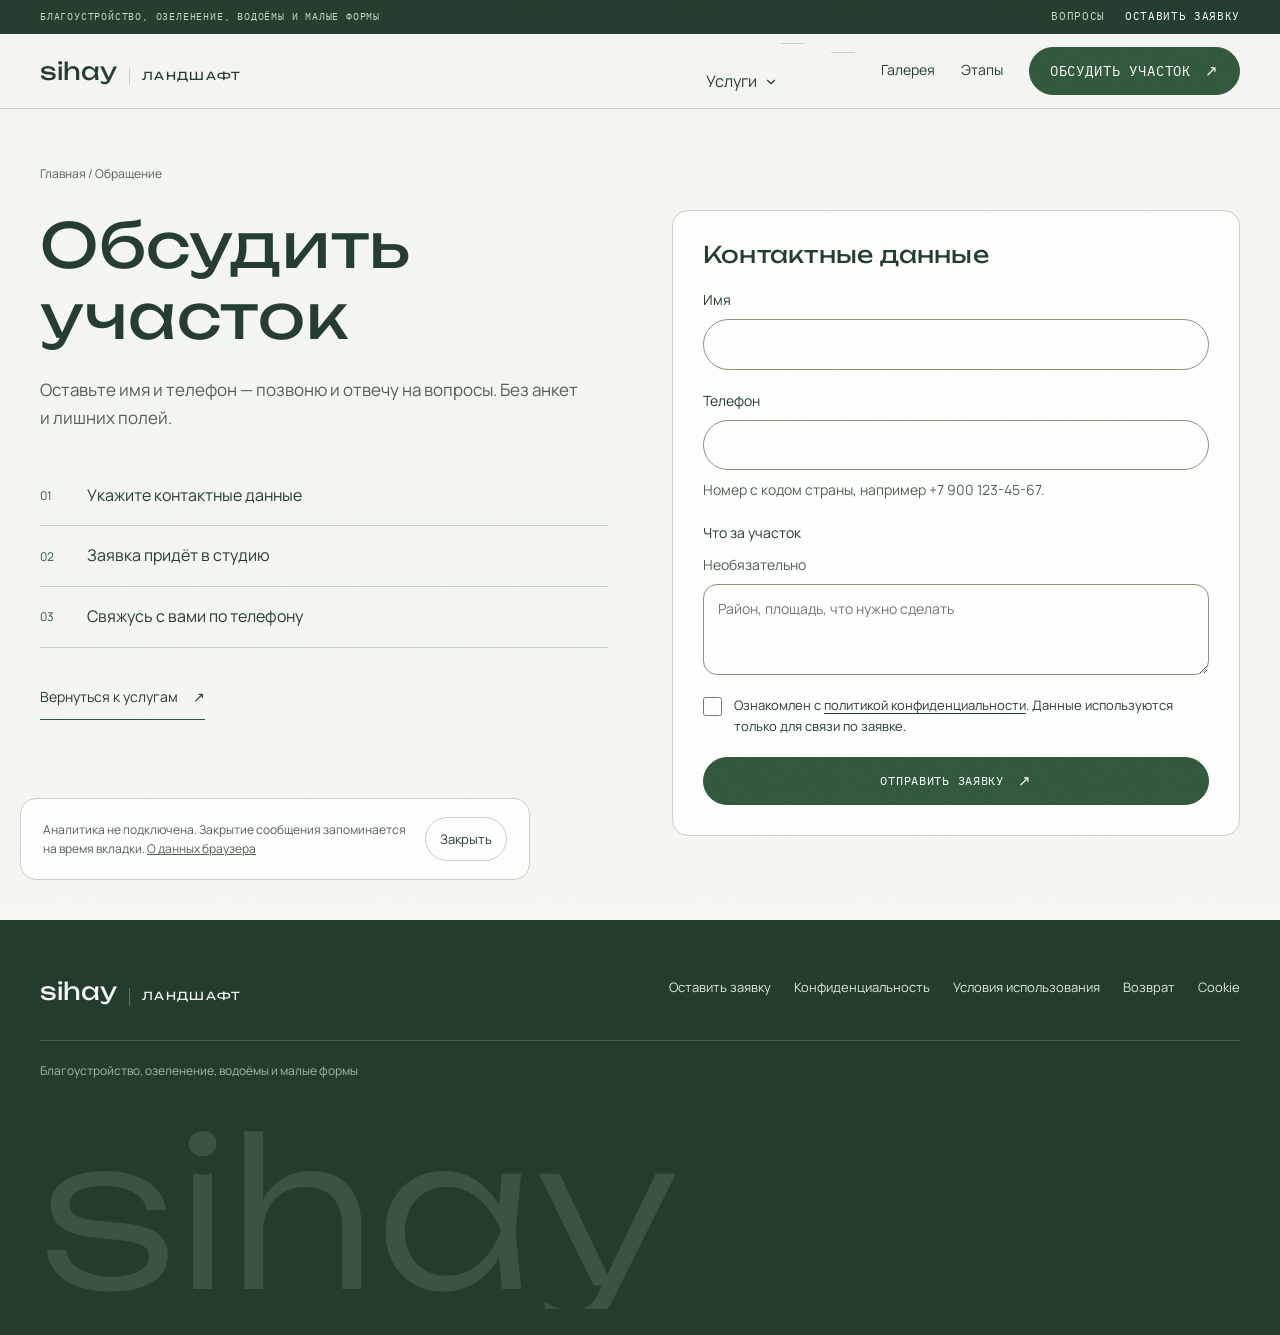
==== contacts.html @ 1876ee0a "evasion-style homepage: sticky hero collage with giant wordmark, facts strip, full-bleed statement" ====
<!DOCTYPE html>
<html lang="ru">
<head><meta charset="UTF-8"><meta name="viewport" content="width=device-width, initial-scale=1.0"><meta name="theme-color" content="#f5f7f2"><meta name="description" content="Заявка на ландшафтные работы sihay: имя и телефон, связь по указанному номеру.">
<title>Обсудить участок · sihay</title><link rel="icon" type="image/svg+xml" href="favicon.svg"><link rel="stylesheet" href="styles.css?v=20261010-evasion"><script src="script.js?v=20261010-evasion" defer></script></head>
<body>
<a class="skip" href="#content">К содержанию</a>
<header class="header">
  <div class="utility"><div class="wrap utility-inner"><span class="utility-tag">Благоустройство, озеленение, водоёмы и малые формы</span><nav class="utility-links" aria-label="Служебные ссылки"><a href="faq.html">Вопросы</a><a href="contacts.html" aria-current="page">Оставить заявку</a></nav></div></div>
  <div class="wrap header-inner">
    <a class="logo" href="index.html" translate="no">sihay<span>ландшафт</span></a>
    <nav class="nav" id="nav" aria-label="Основная навигация">
      <div class="has-menu">
        <a href="services.html" aria-haspopup="true">Услуги<svg class="caret" viewBox="0 0 24 24" fill="none" stroke="currentColor" stroke-width="2" stroke-linecap="round" stroke-linejoin="round" aria-hidden="true"><path d="m6 9 6 6 6-6"/></svg></a>
        <div class="menu-panel">
          <a class="menu-link" href="services.html#blago"><strong>Благоустройство территории</strong><span>Покрытия, газон, полив, дренаж, свет</span></a>
          <a class="menu-link" href="services.html#vodoemy"><strong>Водоёмы</strong><span>Декоративные пруды</span></a>
          <a class="menu-link" href="services.html#fontany"><strong>Фонтаны и каскады</strong><span>Движущаяся вода на участке</span></a>
          <a class="menu-link" href="services.html#maf"><strong>Малые формы</strong><span>Беседки, перголы, мангальные зоны</span></a>
          <a class="menu-link" href="services.html#ozelenenie"><strong>Озеленение</strong><span>Деревья, кустарники, цветники</span></a>
          <a class="menu-all" href="services.html">
        </div>
      </div>
      <a href="works.html">Галерея</a>
      <a href="process.html">Этапы</a>
      <a class="btn btn-dark" href="contacts.html" aria-current="page">Обсудить участок</a>
    </nav>
    <button class="burger" id="burger" type="button" aria-label="Открыть меню" aria-controls="nav" aria-expanded="false"><span></span><span></span></button>
  </div>
</header>
<main class="page" id="content"><div class="wrap">
  <a class="breadcrumb" href="index.html">Главная / Обращение</a>
  <div class="contact-layout">
    <div class="contact-copy"><h1>Обсудить участок</h1><p class="lead">Оставьте имя и телефон — позвоню и отвечу на вопросы. Без анкет и лишних полей.</p><ol class="number-list"><li><span>01</span>Укажите контактные данные</li><li><span>02</span>Заявка придёт в студию</li><li><span>03</span>Свяжусь с вами по телефону</li></ol><a class="text-link" href="services.html">Вернуться к услугам</a></div>
    <form class="form" id="leadForm">
      <h2>Контактные данные</h2>
      <p class="form-note" id="serviceSelection" hidden></p>
      <label for="leadName">Имя<input id="leadName" name="name" type="text" autocomplete="given-name" required maxlength="80"></label>
      <label for="leadPhone">Телефон<input id="leadPhone" name="phone" type="tel" autocomplete="tel" inputmode="tel" required maxlength="30" aria-describedby="phoneHelp"><span class="form-note" id="phoneHelp">Номер с кодом страны, например +7 900 123-45-67.</span></label>
      <label for="leadMessage">Что за участок <span class="form-note">Необязательно</span><textarea id="leadMessage" name="message" rows="3" maxlength="1000" placeholder="Район, площадь, что нужно сделать"></textarea></label>
      <label class="check"><input name="consent" type="checkbox" required><span>Ознакомлен с <a href="privacy.html">политикой конфиденциальности</a>. Данные используются только для связи по заявке.</span></label>
      <button class="btn btn-dark" type="submit" id="leadSubmit">Отправить заявку</button>
      <p class="note" id="formOk" role="status" aria-live="polite" hidden></p>
      <noscript><p class="form-note">Для отправки заявки нужен JavaScript.</p></noscript>
    </form>
  </div>
</div></main>
<footer class="footer"><div class="wrap footer-top"><a class="logo" href="index.html" translate="no">sihay<span>ландшафт</span></a><nav class="footer-links" aria-label="Документы и контакты"><a href="contacts.html">Оставить заявку</a><a href="privacy.html">Конфиденциальность</a><a href="terms.html">Условия использования</a><a href="refund.html">Возврат</a><a href="cookies.html">Cookie</a></nav></div><div class="wrap footer-bottom">Благоустройство, озеленение, водоёмы и малые формы</div><div class="wrap"><p class="footer-giant" aria-hidden="true">sihay</p></div></footer>
<aside class="cookie" id="cookie" hidden aria-label="Данные браузера"><p>Аналитика не подключена. Закрытие сообщения запоминается на время вкладки. <a href="cookies.html">О данных браузера</a></p><button id="cookieOk" type="button">Закрыть</button></aside>
</body></html>
---- styles.css ----
@font-face { font-family: "Manrope"; src: url("fonts/manrope-cyrillic.woff2") format("woff2"); font-weight: 200 800; font-style: normal; font-display: swap; unicode-range: U+0301, U+0400-045F, U+0490-0491, U+04B0-04B1, U+2116; }
@font-face { font-family: "Manrope"; src: url("fonts/manrope-latin.woff2") format("woff2"); font-weight: 200 800; font-style: normal; font-display: swap; unicode-range: U+0000-00FF, U+0131, U+0152-0153, U+02BB-02BC, U+02C6, U+02DA, U+02DC, U+0304, U+0308, U+0329, U+2000-206F, U+20AC, U+2122, U+2191, U+2193, U+2212, U+2215, U+FEFF, U+FFFD; }
@font-face { font-family: "Prata"; src: url("fonts/prata-cyrillic.woff2") format("woff2"); font-weight: 400; font-style: normal; font-display: swap; unicode-range: U+0301, U+0400-045F, U+0490-0491, U+04B0-04B1, U+2116; }
@font-face { font-family: "Prata"; src: url("fonts/prata-latin.woff2") format("woff2"); font-weight: 400; font-style: normal; font-display: swap; unicode-range: U+0000-00FF, U+0131, U+0152-0153, U+02BB-02BC, U+02C6, U+02DA, U+02DC, U+0304, U+0308, U+0329, U+2000-206F, U+20AC, U+2122, U+2191, U+2193, U+2212, U+2215, U+FEFF, U+FFFD; }
@font-face { font-family: "Unbounded"; src: url("fonts/unbounded-cyrillic.woff2") format("woff2"); font-weight: 200 900; font-style: normal; font-display: swap; unicode-range: U+0301, U+0400-045F, U+0490-0491, U+04B0-04B1, U+2116; }
@font-face { font-family: "Unbounded"; src: url("fonts/unbounded-latin.woff2") format("woff2"); font-weight: 200 900; font-style: normal; font-display: swap; unicode-range: U+0000-00FF, U+0131, U+0152-0153, U+02BB-02BC, U+02C6, U+02DA, U+02DC, U+0304, U+0308, U+0329, U+2000-206F, U+20AC, U+2122, U+2191, U+2193, U+2212, U+2215, U+FEFF, U+FFFD; }
@font-face { font-family: "IBM Plex Mono"; src: url("fonts/ibmplexmono-400-cyrillic.woff2") format("woff2"); font-weight: 400; font-style: normal; font-display: swap; unicode-range: U+0301, U+0400-045F, U+0490-0491, U+04B0-04B1, U+2116; }
@font-face { font-family: "IBM Plex Mono"; src: url("fonts/ibmplexmono-400-latin.woff2") format("woff2"); font-weight: 400; font-style: normal; font-display: swap; unicode-range: U+0000-00FF, U+0131, U+0152-0153, U+02BB-02BC, U+02C6, U+02DA, U+02DC, U+0304, U+0308, U+0329, U+2000-206F, U+20AC, U+2122, U+2191, U+2193, U+2212, U+2215, U+FEFF, U+FFFD; }
@font-face { font-family: "IBM Plex Mono"; src: url("fonts/ibmplexmono-500-cyrillic.woff2") format("woff2"); font-weight: 500; font-style: normal; font-display: swap; unicode-range: U+0301, U+0400-045F, U+0490-0491, U+04B0-04B1, U+2116; }
@font-face { font-family: "IBM Plex Mono"; src: url("fonts/ibmplexmono-500-latin.woff2") format("woff2"); font-weight: 500; font-style: normal; font-display: swap; unicode-range: U+0000-00FF, U+0131, U+0152-0153, U+02BB-02BC, U+02C6, U+02DA, U+02DC, U+0304, U+0308, U+0329, U+2000-206F, U+20AC, U+2122, U+2191, U+2193, U+2212, U+2215, U+FEFF, U+FFFD; }
:root {
  --bg: #f5f7f2;
  --surface: #ffffff;
  --ink: #233c2c;
  --muted: #506052;
  --line: #c7d3c5;
  --accent: #31583b;
  --soft: #e8eee3;
  --font: "Manrope", "Segoe UI", Helvetica, Arial, sans-serif;
  --font-display: "Unbounded", "Manrope", Helvetica, Arial, sans-serif;
  --font-mono: "IBM Plex Mono", ui-monospace, "Courier New", monospace;
  --ease: cubic-bezier(.16, 1, .3, 1);
  --ease-out: cubic-bezier(.23, 1, .32, 1);
}
* { box-sizing: border-box; }
::selection { background: var(--accent); color: #fff; }
html { scroll-behavior: smooth; scroll-padding-top: 124px; }
body { margin: 0; background: var(--bg); color: var(--ink); font: 16px/1.6 var(--font); -webkit-font-smoothing: antialiased; }
body::after { content: ""; position: fixed; inset: 0; z-index: 90; pointer-events: none; opacity: .04; background-image: url("data:image/svg+xml;utf8,<svg xmlns='http://www.w3.org/2000/svg' width='160' height='160'><filter id='n'><feTurbulence type='fractalNoise' baseFrequency='.9' numOctaves='2'/></filter><rect width='160' height='160' filter='url(%23n)'/></svg>"); }
body.menu-open { overflow: hidden; }
[hidden] { display: none !important; }
a { color: inherit; text-decoration: none; }
button, input { font: inherit; color: inherit; }
button, a, summary { touch-action: manipulation; }
button { cursor: pointer; }
img { max-width: 100%; display: block; }
h1, h2, h3, p { margin: 0; }
h1, h2, h3 { font-family: var(--font-display); font-weight: 400; text-wrap: balance; letter-spacing: .01em; }
h1 { font-size: clamp(36px, 4.8vw, 62px); line-height: 1.16; }
h2 { font-size: clamp(28px, 3.2vw, 42px); line-height: 1.2; }
h3 { font-size: 21px; line-height: 1.35; }
p { text-wrap: pretty; }
:where(a, button, input, summary):focus-visible { outline: 3px solid #658547; outline-offset: 5px; }
.wrap { width: min(1200px, calc(100% - 64px)); margin-inline: auto; }
:where(.grid, .split, .header-inner, .section-head) > * { min-width: 0; }
.skip { position: fixed; z-index: 100; top: 10px; left: 16px; padding: 12px 20px; background: white; transform: translateY(-150%); }
.skip:focus { transform: none; }
.header { position: fixed; inset: 0 0 auto; z-index: 30; background: rgba(245,247,242,.78); border-bottom: 1px solid var(--line); -webkit-backdrop-filter: blur(12px); backdrop-filter: blur(12px); transition: background-color .25s ease; }
.home .header:not(.scrolled) { background: rgba(245,247,242,.55); border-color: transparent; }
.utility { background: var(--ink); color: #cdd9c8; }
.utility-inner { display: flex; justify-content: space-between; align-items: center; gap: 20px; min-height: 34px; }
.utility-tag { font-family: var(--font-mono); font-size: 10px; letter-spacing: .08em; text-transform: uppercase; white-space: nowrap; overflow: hidden; text-overflow: ellipsis; }
.utility-links { display: flex; gap: 20px; flex-shrink: 0; }
.utility-links a { font-family: var(--font-mono); font-size: 11px; letter-spacing: .06em; text-transform: uppercase; min-height: 34px; display: flex; align-items: center; }
.utility-links a:hover, .utility-links a[aria-current="page"] { color: #fff; }
.header-inner { display: flex; align-items: center; justify-content: space-between; gap: 32px; height: 74px; }
.has-menu { position: relative; }
.has-menu > a { display: inline-flex; align-items: center; gap: 7px; min-height: 44px; border-bottom: 1px solid transparent; }
.has-menu > a:hover, .has-menu > a[aria-current="page"] { color: var(--accent); border-color: var(--accent); }
.caret { width: 14px; height: 14px; transition: transform .2s var(--ease-out); }
.has-menu:hover .caret, .has-menu:focus-within .caret { transform: rotate(180deg); }
.menu-panel { position: absolute; top: 100%; left: 50%; translate: -50% 0; width: min(340px, calc(100vw - 48px)); padding: 8px; background: var(--surface); border: 1px solid var(--line); border-radius: 14px; opacity: 0; visibility: hidden; transform: translateY(8px); transition: opacity .2s var(--ease-out), transform .2s var(--ease-out), visibility 0s linear .2s; }
.has-menu:hover .menu-panel, .has-menu:focus-within .menu-panel { opacity: 1; visibility: visible; transform: translateY(0); transition-delay: 0s; }
.menu-link { display: grid; gap: 2px; padding: 10px 12px; border-radius: 9px; }
.menu-link:hover { background: var(--soft); }
.menu-link strong { font-size: 14px; font-weight: 500; }
.menu-link span { font-size: 12.5px; color: var(--muted); line-height: 1.45; }
.menu-all { display: block; margin-top: 6px; padding: 10px 12px 6px; border-top: 1px solid var(--line); font-family: var(--font-mono); font-size: 11px; letter-spacing: .06em; text-transform: uppercase; color: var(--accent); }
.menu-all:hover { color: #12371b; }
.logo { display: inline-flex; align-items: baseline; gap: 12px; font-family: var(--font-display); font-size: 24px; font-weight: 400; letter-spacing: 0; flex-shrink: 0; }
.logo span { padding-left: 12px; border-left: 1px solid var(--line); font-size: 11px; font-weight: 400; letter-spacing: .12em; text-transform: uppercase; }
.nav { display: flex; align-items: center; gap: 26px; }
.nav > a { font-size: 14px; }
.nav > a:not(.btn) { min-height: 44px; display: flex; align-items: center; border-bottom: 1px solid transparent; }
.nav > a:not(.btn):hover, .nav > a[aria-current="page"]:not(.btn) { color: var(--accent); border-color: var(--accent); }
.btn { display: inline-flex; justify-content: center; align-items: center; gap: 14px; min-height: 48px; padding: 12px 20px; border: 1px solid var(--accent); border-radius: 999px; font-family: var(--font-mono); font-size: 12px; letter-spacing: .06em; text-transform: uppercase; line-height: 1.35; background: transparent; transition: background-color .2s ease, color .2s ease, border-color .2s ease, transform 160ms var(--ease-out); }
.btn::after { content: "\2197"; font-size: 15px; line-height: 1; transition: transform 160ms var(--ease-out); }
.btn:hover::after { transform: translate(2px, -2px); }
.btn-dark { background: var(--accent); color: #fff; }
.btn-dark:hover { background: #233e2a; }
.btn-line:hover { background: var(--soft); }
.btn:active { transform: scale(.97); }
.btn[disabled] { opacity: .6; cursor: wait; }
.burger { display: none; width: 46px; height: 46px; padding: 10px; border: 0; background: transparent; }
.burger span { display: block; height: 2px; margin: 6px 0; background: var(--ink); transition: transform .2s ease; }
.burger[aria-expanded="true"] span:first-child { transform: translateY(4px) rotate(45deg); }
.burger[aria-expanded="true"] span:last-child { transform: translateY(-4px) rotate(-45deg); }
.hero { position: relative; overflow: hidden; background: var(--ink); padding: clamp(140px, 16vh, 190px) 0 88px; }
.hero::before { content: ""; position: absolute; inset: 0; background: linear-gradient(196deg, rgba(35,60,44,.92) 8%, rgba(35,60,44,.62) 46%, rgba(35,60,44,.34) 78%, rgba(35,60,44,.52)); z-index: 1; }
.hero-photo { position: absolute; inset: 0; width: 100%; height: 100%; object-fit: cover; object-position: center 62%; display: block; filter: saturate(.82) contrast(.98); }
.hero-copy { position: relative; z-index: 2; padding: 0 0 24px; }
.hero h1 { max-width: 980px; color: #f5f7f2; font-size: clamp(42px, 6.4vw, 84px); line-height: 1.05; }
.hero .lead { max-width: 540px; margin-top: 25px; }
.hero .lead { color: rgba(245,247,242,.88); }
.kicker { display: inline-flex; align-items: center; padding: 8px 14px; border-radius: 999px; background: rgba(245,247,242,.12); color: #dfe7da; font-family: var(--font-mono); font-size: 11px; letter-spacing: .12em; text-transform: uppercase; margin: 0 0 26px; }
.hero-actions { display: flex; gap: 12px; flex-wrap: wrap; margin-top: 30px; }
.hero .btn-dark { background: #f5f7f2; border-color: #f5f7f2; color: var(--ink); }
.hero .btn-dark:hover { background: var(--soft); border-color: var(--soft); }
.hero .btn-line { background: transparent; border-color: rgba(245,247,242,.65); color: #f5f7f2; }
.hero .btn-line:hover { background: rgba(245,247,242,.14); }
.home .hero-copy > * { animation: heroRise .6s var(--ease-out) both; }
.home .hero-copy > *:nth-child(2) { animation-delay: 90ms; }
.home .hero-copy > *:nth-child(3) { animation-delay: 180ms; }
@keyframes heroRise { from { opacity: 0; transform: translateY(18px); } }

.hero-v2 { padding: 0; height: 175svh; }
.hero-stick { position: sticky; top: 0; height: 100svh; overflow: hidden; }
.hero-stick .hero-photo { animation: kenburns 26s var(--ease-out) infinite alternate; }
.hero-veil { position: absolute; inset: 0; z-index: 1; background: linear-gradient(180deg, rgba(35,60,44,.78), rgba(35,60,44,.3) 42%, rgba(35,60,44,.72)); }
.hero-side { position: absolute; z-index: 2; width: clamp(130px, 15vw, 220px); aspect-ratio: .78; border-radius: 14px; overflow: hidden; border: 1px solid rgba(245,247,242,.4); box-shadow: 0 30px 70px rgba(8,20,12,.4); opacity: .96; }
.hero-side img { width: 100%; height: 100%; object-fit: cover; }
.hero-side-a { right: 5%; top: 21%; transform: rotate(3deg); }
.hero-side-b { right: 14%; top: 52%; transform: rotate(-2.5deg); }
.hero-v2 .hero-copy { position: absolute; inset: auto 0 0; z-index: 3; padding-bottom: clamp(40px, 7vh, 84px); will-change: transform, opacity; }
.hero-giant { font-family: var(--font-display); font-weight: 200; font-size: clamp(58px, 12.5vw, 210px); line-height: .92; letter-spacing: .01em; color: rgba(245,247,242,.94); margin: 18px 0 20px; }
.hero-v2 h1 { font-size: clamp(22px, 2.6vw, 34px); font-family: var(--font-mono); font-weight: 400; letter-spacing: .02em; color: #e7eee2; text-transform: none; max-width: 640px; }
.hero-v2 .lead { margin-top: 12px; }
.hero-v2 .hero-actions { margin-top: 24px; }
.hero-v2 .home-anim > * { animation: heroRise .7s var(--ease-out) both; }

.specs { display: grid; grid-template-columns: repeat(4, minmax(0, 1fr)); gap: 0; border: 1px solid var(--line); border-radius: 16px; overflow: hidden; background: var(--surface); }
.spec { display: grid; gap: 6px; align-content: start; padding: 26px 24px 28px; }
.spec + .spec { border-left: 1px solid var(--line); }
.spec strong { font-family: var(--font-display); font-weight: 400; font-size: clamp(26px, 2.6vw, 38px); line-height: 1.05; color: var(--accent); }
.spec span { color: var(--muted); font-size: 14px; line-height: 1.5; }

.statement { position: relative; display: grid; align-items: end; min-height: min(88svh, 780px); overflow: hidden; }
.statement > img { position: absolute; inset: 0; width: 100%; height: 100%; object-fit: cover; filter: saturate(.85); }
.statement-veil { position: absolute; inset: 0; background: linear-gradient(180deg, rgba(35,60,44,.15), rgba(35,60,44,.72) 78%); }
.statement-copy { position: relative; z-index: 1; padding: 120px 0 clamp(40px, 7vh, 76px); color: #f0f4ec; }
.statement-copy h2 { font-size: clamp(34px, 5vw, 64px); color: #fff; }
.statement-copy p { margin-top: 16px; max-width: 52ch; font-size: 17px; color: rgba(240,244,236,.88); }
.eyebrow { display: inline-flex; align-items: center; padding: 7px 13px; border-radius: 999px; background: var(--soft); color: var(--muted); font-family: var(--font-mono); font-size: 11px; line-height: 1.5; letter-spacing: .12em; text-transform: uppercase; margin-bottom: 18px; }
.lead { max-width: 55ch; font-size: 17px; line-height: 1.65; color: var(--muted); }
.section { padding: 88px 0 100px; border-top: 1px solid var(--line); }
.section-dark { background: var(--ink); color: #a9b8a6; border-top: 0; }
.section-dark h1, .section-dark h2, .section-dark h3 { color: #f5f7f2; }
.section-dark .eyebrow { background: rgba(245,247,242,.1); color: #dfe7da; }
.section-dark .text-link { color: #dfe7da; border-color: #dfe7da; }
.section-dark .text-link:hover { color: #fff; }
.section-dark .number-list li { border-color: rgba(245,247,242,.16); }
.section-dark .number-list span { color: #9AC97D; }
.section-soft { background: linear-gradient(180deg, #e8eee3, #edf2e8); }
.section-head { display: flex; justify-content: space-between; align-items: end; gap: 36px; margin-bottom: 40px; }
.section-head .lead { max-width: 43ch; }
.section-head .text-link { flex-shrink: 0; }
.text-link { display: inline-flex; gap: 15px; align-items: center; min-height: 44px; font-size: 14px; border-bottom: 1px solid var(--accent); }
.text-link::after { content: "\2197"; transition: transform 160ms var(--ease-out); }
.text-link:hover::after { transform: translate(2px, -2px); }
.text-link:hover { color: #12371b; border-bottom-width: 2px; }
.grid { display: grid; gap: 23px; }
.grid-three { grid-template-columns: repeat(3, minmax(0, 1fr)); overflow-x: clip; }
.grid-two { grid-template-columns: repeat(2, minmax(0, 1fr)); overflow-x: clip; }
.services-grid { grid-template-columns: repeat(2, minmax(0, 1fr)); gap: 24px; overflow-x: clip; }
.tile-wide { grid-column: 1 / -1; display: grid; grid-template-columns: 1.15fr 1fr; gap: 24px; align-items: center; }
.tile-wide .ph { margin-bottom: 0; aspect-ratio: 4 / 3; }
.tile-body { min-width: 0; }
.service-tile { display: block; padding: 20px 20px 24px; background: var(--surface); border-radius: 16px; transition: transform .25s var(--ease-out); }
@media (hover: hover) and (pointer: fine) { .service-tile:hover { transform: translateY(-4px); } }
.service-tile .ph { aspect-ratio: 1.55; margin-bottom: 18px; border-radius: 10px; }
.tile-title h3 { font-weight: 500; }
.tile-title { display: flex; justify-content: space-between; align-items: center; gap: 14px; }
.tile-title::after { content: "\2197"; font-size: 22px; transition: transform 160ms var(--ease-out); }
.service-tile:hover .tile-title::after { transform: translate(2px, -2px); }
.service-tile p { margin-top: 9px; color: var(--muted); font-size: 15px; }
.ph { position: relative; display: grid; place-items: center; width: 100%; min-height: 180px; aspect-ratio: 1.4; background: #dce6d3; border: 1px solid #bacab0; border-radius: 16px; overflow: hidden; }
.ph img { position: absolute; inset: 0; width: 100%; height: 100%; object-fit: cover; filter: saturate(.88); }
.ph.has-img::after { content: none; }
.ph::after { content: "ФОТО"; color: #41533a; font-size: 12px; letter-spacing: .18em; }
.ph-tall { aspect-ratio: .93; }
.split { display: grid; grid-template-columns: 1fr 1fr; gap: 64px; align-items: center; }
.editorial-copy p { margin-top: 22px; color: var(--muted); max-width: 45ch; }
.editorial-copy .text-link { margin-top: 20px; }
.number-list { padding: 0; margin: 28px 0; list-style: none; }
.number-list li { display: flex; align-items: center; gap: 23px; border-bottom: 1px solid var(--line); padding: 17px 0; }
.number-list span { color: var(--accent); font-size: 12px; width: 24px; }
.feature-banner { border: 1px solid var(--accent); border-radius: 16px; display: flex; align-items: center; justify-content: space-between; gap: 32px; padding: 44px 48px; background: var(--accent); color: #dfe7da; }
.feature-banner h2 { color: #f5f7f2; }
.feature-banner p { margin-top: 12px; color: #a9b8a6; max-width: 55ch; }
.feature-banner .btn-dark { background: #f5f7f2; border-color: #f5f7f2; color: var(--ink); }
.feature-banner .btn-dark:hover { background: var(--soft); border-color: var(--soft); }
.feature-banner .btn-line { border-color: rgba(245,247,242,.65); color: #f5f7f2; }
.feature-banner .btn-line:hover { background: rgba(245,247,242,.14); }
.page { padding: 158px 0 84px; min-height: calc(100svh - 260px); }
.page-head { display: grid; grid-template-columns: 1.2fr .8fr; align-items: end; gap: 48px; margin-bottom: 43px; }
.breadcrumb { display: inline-block; color: var(--muted); font-size: 12px; padding: 6px 0; margin-bottom: 21px; }
.breadcrumb:hover { text-decoration: underline; }
.page-head h1 { font-size: clamp(34px, 4.4vw, 54px); }
.svc { display: grid; grid-template-columns: repeat(2, minmax(0, 1fr)); gap: 23px; }
.service-card { padding: 32px; border: 1px solid transparent; background: var(--surface); border-radius: 12px; scroll-margin-top: 106px; transition: border-color .2s ease; display: flex; flex-direction: column; }
.service-card > * { min-width: 0; }
.service-card .text-link { margin-top: auto; padding-top: 18px; align-self: flex-start; }
.service-card:target { border-color: var(--accent); }
.service-card .ph { aspect-ratio: 1.85; min-height: 160px; margin-bottom: 24px; }
.service-card h2 { font-size: 24px; }
.service-card p { color: var(--muted); margin: 17px 0; }
.service-card ul { padding-left: 19px; margin: 18px 0; color: var(--muted); font-size: 15px; }
.service-card li { margin: 7px 0; }
.service-card .text-link { margin-top: 7px; }
.gallery { display: grid; grid-template-columns: repeat(3, minmax(0, 1fr)); gap: 30px 23px; }
.gallery-card { display: block; text-align: left; padding: 0; border: 0; background: transparent; transition: transform .2s var(--ease-out); }
@media (hover: hover) and (pointer: fine) { .gallery-card:hover { transform: translateY(-3px); } }
.gallery-card .ph { aspect-ratio: 1.12; }
.gallery-card .ph img { filter: saturate(.82); transition: filter .35s var(--ease-out); }
@media (hover: hover) and (pointer: fine) { .gallery-card:hover .ph img { filter: none; } }
.gallery-card h2, .gallery-card h3 { font-size: 19px; margin-top: 15px; }
.gallery-card p { color: var(--muted); font-size: 14px; margin-top: 6px; }
.gallery-card:hover .ph, .service-tile:hover .ph { border-color: var(--accent); }
.filters { display: flex; gap: 9px; flex-wrap: wrap; margin: 25px 0; }
.chip { min-height: 44px; padding: 10px 14px; border: 1px solid var(--line); border-radius: 999px; background: transparent; font-family: var(--font-mono); font-size: 11px; letter-spacing: .06em; text-transform: uppercase; transition: background-color .15s ease, border-color .15s ease, color .15s ease; }
.chip:hover { border-color: var(--accent); }
.chip[aria-pressed="true"] { background: var(--accent); border-color: var(--accent); color: white; }
.gallery-note { margin-bottom: 28px; max-width: 72ch; color: var(--muted); font-size: 14px; }
.steps { list-style: none; margin: 0; padding: 0; }
.step { display: grid; grid-template-columns: 110px 1fr 1fr; gap: 32px; border-top: 1px solid var(--line); padding: 34px 0; align-items: start; }
.step:last-child { border-bottom: 1px solid var(--line); }
.step > span { font-family: var(--font-mono); font-size: 13px; color: var(--muted); padding-top: 10px; }
.step h2 { font-size: 24px; }
.step p { color: var(--muted); }
.faq { width: 100%; }
.faq details { padding: 21px 0; border-bottom: 1px solid var(--line); }
.faq summary { cursor: pointer; font-size: 19px; font-weight: 500; padding-right: 40px; min-height: 32px; position: relative; list-style: none; }
.faq summary::-webkit-details-marker { display: none; }
.faq summary::after { content: "+"; position: absolute; right: 2px; top: 50%; translate: 0 -50%; color: var(--accent); font-size: 24px; line-height: 1; transition: transform .2s ease; }
.faq details[open] summary::after { transform: rotate(45deg); }
.faq p { color: var(--muted); padding: 15px 0 4px; max-width: 65ch; }
.faq a, .legal a:not(.breadcrumb), .form a { text-decoration: underline; text-underline-offset: 3px; }
.contact-layout { display: grid; grid-template-columns: 1fr 1fr; gap: 64px; align-items: start; }
.contact-copy .lead { margin-top: 23px; }
.contact-copy .number-list { margin-top: 34px; }
.form { padding: 30px; border: 1px solid var(--line); border-radius: 16px; background: var(--surface); display: grid; gap: 20px; }
.form h2 { font-size: 23px; }
.form > label { display: grid; gap: 8px; font-size: 14px; }
.form input:not([type="checkbox"]) { width: 100%; min-width: 0; border: 1px solid #83967a; border-radius: 999px; padding: 13px 14px; background: #fff; transition: border-color .2s ease; }
.form textarea { width: 100%; min-width: 0; border: 1px solid #83967a; border-radius: 14px; padding: 13px 14px; background: #fff; font: inherit; line-height: 1.5; resize: vertical; transition: border-color .2s ease; }
.form textarea:hover { border-color: var(--accent); }
.form input:not([type="checkbox"]):hover { border-color: var(--accent); }
.form .check { display: flex; align-items: flex-start; gap: 12px; font-size: 13px; line-height: 1.6; }
.check input { flex-shrink: 0; width: 19px; height: 19px; margin: 2px 0 0; accent-color: var(--accent); }
.form-note, .note { font-size: 14px; color: var(--muted); line-height: 1.7; }
.note { border-top: 1px solid var(--line); padding-top: 15px; }
.footer-giant { margin: 34px 0 0; font-family: var(--font-display); font-weight: 300; font-size: clamp(72px, 16vw, 230px); line-height: .95; letter-spacing: .01em; color: rgba(245,247,242,.12); overflow: hidden; }
.footer { padding: 52px 0 26px; background: var(--ink); color: #dfe7da; overflow: hidden; }
.footer .logo { color: #f5f7f2; }
.footer .logo span { border-color: rgba(245,247,242,.28); }
.footer-top { display: flex; justify-content: space-between; align-items: start; gap: 40px; }
.footer-links { display: flex; justify-content: flex-end; gap: 8px 23px; flex-wrap: wrap; max-width: 650px; font-size: 13px; }
.footer-links a { min-height: 35px; padding-block: 5px; }
.footer-links a:hover { text-decoration: underline; }
.footer-bottom { border-top: 1px solid rgba(245,247,242,.18); padding-top: 20px; margin-top: 30px; font-size: 12px; color: #a9b8a6; }
.cookie { position: fixed; z-index: 35; left: 20px; bottom: 20px; max-width: 510px; border: 1px solid var(--line); padding: 18px 22px; background: #fff; border-radius: 16px; display: flex; gap: 18px; align-items: center; transition: opacity .25s var(--ease-out), transform .25s var(--ease-out); }
@starting-style { .cookie:not([hidden]) { opacity: 0; transform: translateY(12px); } }
.cookie p { font-size: 12px; color: var(--muted); }
.cookie a { text-decoration: underline; }
.cookie button { min-height: 44px; padding: 8px 14px; border: 1px solid var(--line); border-radius: 999px; background: transparent; font-size: 13px; }
.cookie button:hover { background: var(--soft); }
.legal { max-width: 810px; }
.legal h1 { font-size: clamp(30px, 3.6vw, 44px); }
.legal h2 { font-size: 22px; margin: 30px 0 12px; }
.legal p { color: var(--muted); margin-block: 17px; }
.legal code { overflow-wrap: anywhere; }
.notice { display: flex; gap: 14px; align-items: flex-start; padding: 16px 18px; border: 1px solid var(--line); border-radius: 16px; background: var(--surface); margin: 25px 0; font-size: 14px; }
.notice-icon { flex-shrink: 0; display: grid; place-items: center; width: 40px; height: 40px; border-radius: 12px; background: var(--soft); color: var(--accent); }
.notice-icon svg { width: 20px; height: 20px; }
.viewer { width: min(810px, calc(100% - 32px)); max-height: calc(100svh - 40px); padding: 26px; background: var(--bg); border: 1px solid var(--line); border-radius: 16px; color: var(--ink); overflow: auto; }
.viewer[open] { animation: viewerIn .22s var(--ease-out); }
@keyframes viewerIn { from { opacity: 0; transform: scale(.96); } }
.viewer::backdrop { background: rgba(20,40,25,.65); }
.viewer-top { display: flex; justify-content: space-between; align-items: center; gap: 20px; margin-bottom: 20px; }
.viewer-top h2 { font-size: 22px; }
.viewer-top button { min-width: 44px; min-height: 44px; border: 1px solid var(--line); background: transparent; border-radius: 999px; }
.viewer-nav { display: flex; align-items: center; justify-content: space-between; gap: 12px; margin: 8px 0 18px; }
.viewer-nav button { min-height: 44px; padding: 8px 14px; border: 1px solid var(--line); border-radius: 999px; background: transparent; }
.viewer-nav button:hover { background: var(--soft); }
.viewer-nav span { color: var(--muted); font-size: 14px; }
.viewer .ph { aspect-ratio: 1.65; }
.reveal-ready [data-reveal]:not(.visible) { opacity: 0; transform: translateY(26px) scale(.985); }
[data-reveal] { transition: transform .7s var(--ease-out), opacity .7s var(--ease-out); }
[data-reveal]:focus-within { opacity: 1 !important; transform: none !important; }

@view-transition { navigation: auto; }
::view-transition-old(root), ::view-transition-new(root) { animation-duration: .28s; }

@keyframes kenburns { from { transform: scale(1); } to { transform: scale(1.06); } }
.hero-photo { animation: kenburns 22s var(--ease-out) infinite alternate; will-change: transform; }

.ph img { transition: transform .6s var(--ease-out), filter .35s var(--ease-out); }
@media (hover: hover) and (pointer: fine) {
  .gallery-card:hover .ph img, .service-tile:hover .ph img { transform: scale(1.05); }
}

@keyframes bannerShift { 0%, 100% { background-position: 0% 50%; } 50% { background-position: 100% 50%; } }
.feature-banner { background: linear-gradient(115deg, #31583b 20%, #26492f 50%, #31583b 80%); background-size: 220% 100%; animation: bannerShift 14s ease-in-out infinite; }

.chip { transition: background-color .15s ease, border-color .15s ease, color .15s ease, transform 120ms var(--ease-out); }
.chip:active { transform: scale(.95); }

@keyframes pageIn { from { opacity: 0; transform: translateY(12px); } }
.page { animation: pageIn .5s var(--ease-out) both; }

:root { interpolate-size: allow-keywords; }
details::details-content { block-size: 0; overflow: clip; transition: block-size .35s var(--ease-out), content-visibility .35s; transition-behavior: allow-discrete; }
details[open]::details-content { block-size: auto; }

.scroll-progress { position: fixed; inset: 0 0 auto; z-index: 40; height: 2px; background: linear-gradient(90deg, var(--accent), #6f9a5b); transform: scaleX(0); transform-origin: 0 50%; pointer-events: none; }
@supports (animation-timeline: scroll()) {
  @media (prefers-reduced-motion: no-preference) {
    .scroll-progress { animation: progressGrow linear both; animation-timeline: scroll(root); }
  }
}
@keyframes progressGrow { from { transform: scaleX(0); } to { transform: scaleX(1); } }
@media (min-width: 1500px) { .hero { padding-top: 200px; } }
@media (max-width: 960px) {
  .nav { gap: 18px; }
  .logo span { display: none; }
  .split, .contact-layout { gap: 32px; }
  .step { grid-template-columns: 60px 1fr 1.2fr; gap: 22px; }
}
@media (max-width: 780px) {
  html { scroll-padding-top: 86px; }
  .utility-tag { display: none; }
  .utility-inner { min-height: 30px; justify-content: flex-end; }
  .menu-panel { display: none; }
  .has-menu { display: flex; flex-direction: column; }
  .has-menu > a { min-height: 0; border: 0; }
  .wrap { width: calc(100% - 36px); }
  .header-inner { height: 72px; gap: 15px; }
  .logo { font-size: 28px; }
  .burger { display: block; position: relative; z-index: 32; }
  .nav { display: none; position: fixed; inset: 72px 0 0; overflow: auto; background: var(--bg); padding: 30px 24px; flex-direction: column; align-items: stretch; justify-content: flex-start; gap: 15px; }
  .nav.open { display: flex; }
  .nav > a, .nav .has-menu > a { font-size: 22px; padding: 12px 0; }
  .nav > .btn { font-size: 16px; padding: 16px 20px; margin-top: 12px; }
  .hero { padding-top: 120px; padding-bottom: 64px; }
  .hero-v2 { height: 135svh; }
  .hero-v2 .hero-copy { padding-bottom: 34px; }
  .hero-side { display: none; }
  .hero-giant { font-size: clamp(64px, 19vw, 110px); }
  .hero-v2 h1 { font-size: 19px; }
  .hero-copy { padding-bottom: 8px; }
  .specs { grid-template-columns: repeat(2, minmax(0, 1fr)); }
  .spec + .spec { border-left: 0; }
  .spec:nth-child(even) { border-left: 1px solid var(--line); }
  .spec:nth-child(n+3) { border-top: 1px solid var(--line); }
  .statement { min-height: 64svh; }
  .statement-copy { padding: 90px 0 40px; }
  .hero h1 { font-size: clamp(31px, 8.2vw, 58px); overflow-wrap: break-word; }
  .hero-photo { object-position: center 55%; }
  .tile-wide { grid-template-columns: 1fr; gap: 18px; }
  .section { padding: 52px 0; }
  .section-head { display: block; margin-bottom: 27px; }
  .section-head > .lead, .section-head > .text-link { margin-top: 18px; }
  .grid-three, .gallery { grid-template-columns: repeat(2, minmax(0,1fr)); gap: 25px 16px; }
  .split, .contact-layout, .page-head, .svc { grid-template-columns: 1fr; gap: 30px; }
  .ph-tall { aspect-ratio: 1.4; }
  .page { padding-top: 107px; padding-bottom: 54px; }
  .page-head { margin-bottom: 31px; }
  .step { grid-template-columns: 44px 1fr; gap: 14px; padding: 25px 0; }
  .step p { grid-column: 2; }
  .service-card, .form { padding: 23px; }
  .feature-banner { display: block; }
  .feature-banner .btn { margin-top: 23px; }
  .footer-top { flex-direction: column; gap: 25px; }
  .footer-links { justify-content: flex-start; gap: 10px 20px; }
  .cookie { left: 12px; right: 12px; bottom: 12px; padding: 15px; gap: 12px; }
}
@media (max-width: 440px) {
  .grid-three, .grid-two, .gallery, .services-grid { grid-template-columns: 1fr; }
  .hero-actions { align-items: flex-start; flex-direction: column; }
  .ph { min-height: 170px; }
}
@media (prefers-reduced-motion: reduce) {
  html { scroll-behavior: auto; }
  [data-reveal], .reveal-ready [data-reveal]:not(.visible) { opacity: 1; transform: none; transition: none; }
  .btn, .burger span, .text-link::after, .tile-title::after, .chip, .cookie { transition: none; }
  .home .hero-copy > * { animation: none; }
  .viewer[open] { animation: none; }
  .hero-photo, .feature-banner, .page, .scroll-progress { animation: none !important; }
  .ph img { transition: none; }
  details::details-content { transition: none; }
  .hero-v2 { height: auto; }
  .hero-stick { position: relative; height: auto; min-height: 100svh; }
}
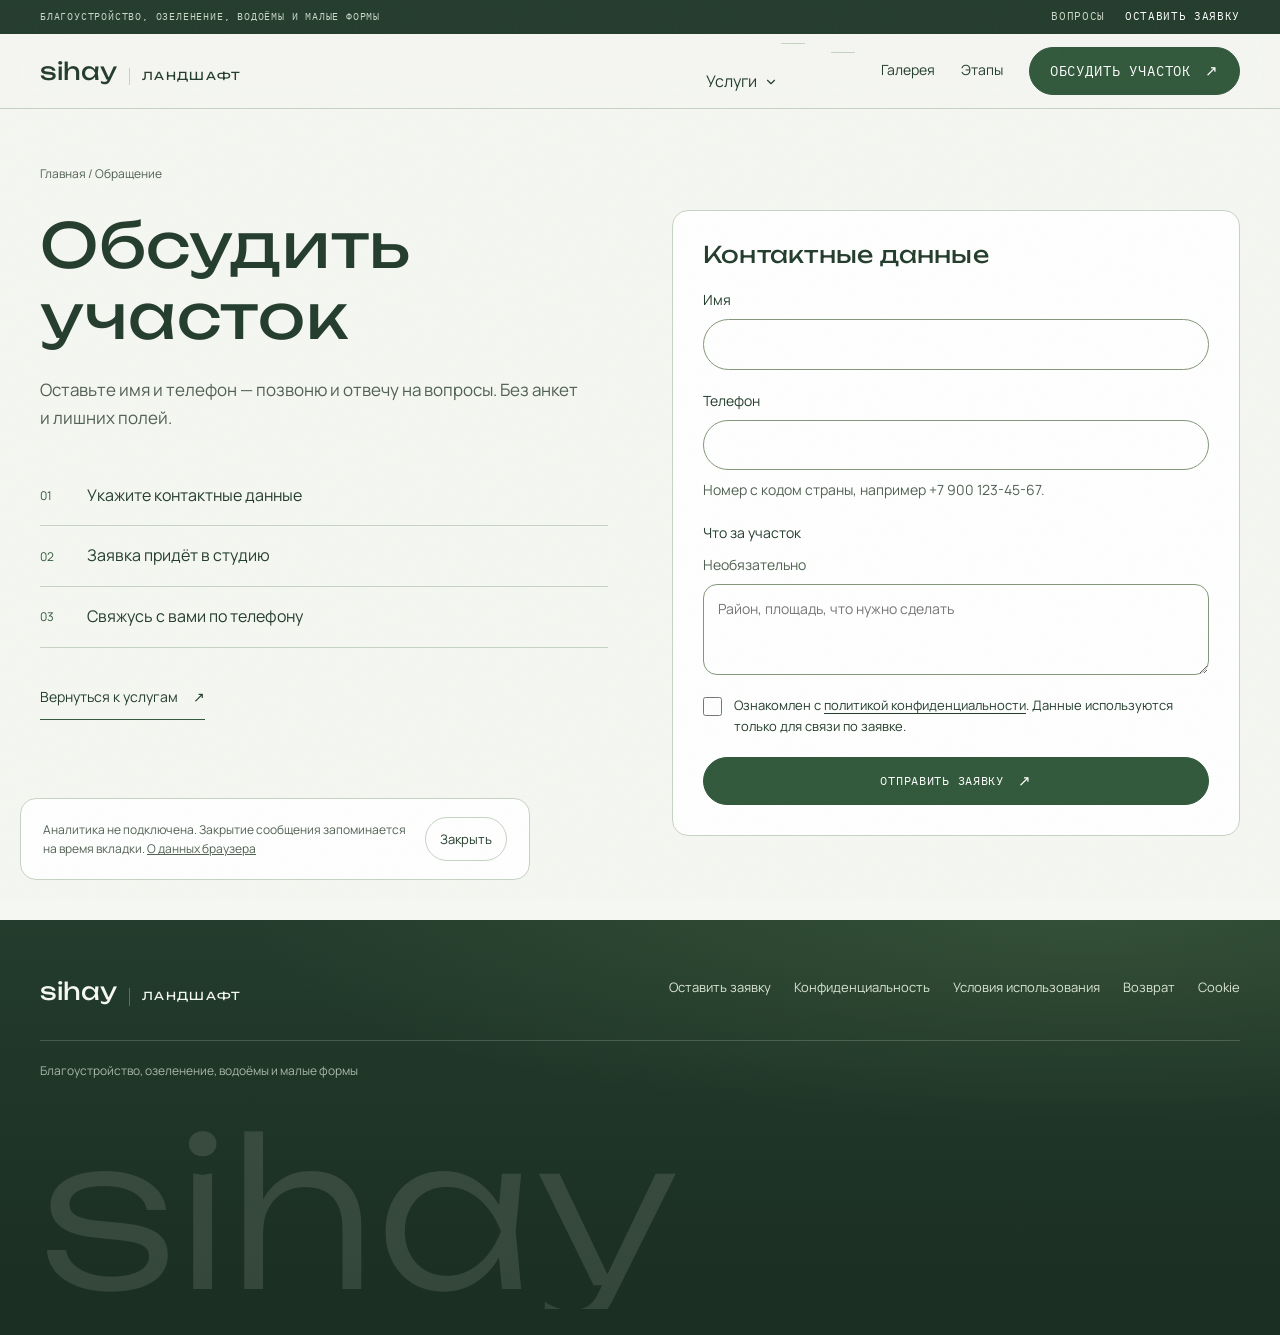
==== commit f822a001: "brighten hero and statement photos, add polish: button shine, floating polaroids, footer glow, spec " ====
--- a/contacts.html
+++ b/contacts.html
@@ -1,7 +1,7 @@
 <!DOCTYPE html>
 <html lang="ru">
 <head><meta charset="UTF-8"><meta name="viewport" content="width=device-width, initial-scale=1.0"><meta name="theme-color" content="#f5f7f2"><meta name="description" content="Заявка на ландшафтные работы sihay: имя и телефон, связь по указанному номеру.">
-<title>Обсудить участок · sihay</title><link rel="icon" type="image/svg+xml" href="favicon.svg"><link rel="stylesheet" href="styles.css?v=20261010-evasion"><script src="script.js?v=20261010-evasion" defer></script></head>
+<title>Обсудить участок · sihay</title><link rel="icon" type="image/svg+xml" href="favicon.svg"><link rel="stylesheet" href="styles.css?v=20261010-evasion2"><script src="script.js?v=20261010-evasion2" defer></script></head>
 <body>
 <a class="skip" href="#content">К содержанию</a>
 <header class="header">
--- a/styles.css
+++ b/styles.css
@@ -76,8 +76,10 @@
 .btn { display: inline-flex; justify-content: center; align-items: center; gap: 14px; min-height: 48px; padding: 12px 20px; border: 1px solid var(--accent); border-radius: 999px; font-family: var(--font-mono); font-size: 12px; letter-spacing: .06em; text-transform: uppercase; line-height: 1.35; background: transparent; transition: background-color .2s ease, color .2s ease, border-color .2s ease, transform 160ms var(--ease-out); }
 .btn::after { content: "\2197"; font-size: 15px; line-height: 1; transition: transform 160ms var(--ease-out); }
 .btn:hover::after { transform: translate(2px, -2px); }
-.btn-dark { background: var(--accent); color: #fff; }
+.btn-dark { background: var(--accent); color: #fff; position: relative; overflow: hidden; }
+.btn-dark::before { content: ""; position: absolute; inset: 0; background: linear-gradient(105deg, transparent 40%, rgba(255,255,255,.22) 50%, transparent 60%); translate: -120% 0; transition: translate .6s var(--ease-out); }
 .btn-dark:hover { background: #233e2a; }
+.btn-dark:hover::before { translate: 120% 0; }
 .btn-line:hover { background: var(--soft); }
 .btn:active { transform: scale(.97); }
 .btn[disabled] { opacity: .6; cursor: wait; }
@@ -105,12 +107,15 @@
 
 .hero-v2 { padding: 0; height: 175svh; }
 .hero-stick { position: sticky; top: 0; height: 100svh; overflow: hidden; }
-.hero-stick .hero-photo { animation: kenburns 26s var(--ease-out) infinite alternate; }
-.hero-veil { position: absolute; inset: 0; z-index: 1; background: linear-gradient(180deg, rgba(35,60,44,.78), rgba(35,60,44,.3) 42%, rgba(35,60,44,.72)); }
+.hero-stick .hero-photo { animation: kenburns2 34s ease-in-out infinite alternate; filter: brightness(1.08) saturate(1.04); }
+@keyframes kenburns2 { from { transform: scale(1) translate(0, 0); } to { transform: scale(1.08) translate(-1.5%, -1%); } }
+.hero-veil { position: absolute; inset: 0; z-index: 1; background: linear-gradient(180deg, rgba(35,60,44,.5), rgba(35,60,44,.1) 42%, rgba(35,60,44,.55)); }
 .hero-side { position: absolute; z-index: 2; width: clamp(130px, 15vw, 220px); aspect-ratio: .78; border-radius: 14px; overflow: hidden; border: 1px solid rgba(245,247,242,.4); box-shadow: 0 30px 70px rgba(8,20,12,.4); opacity: .96; }
 .hero-side img { width: 100%; height: 100%; object-fit: cover; }
-.hero-side-a { right: 5%; top: 21%; transform: rotate(3deg); }
-.hero-side-b { right: 14%; top: 52%; transform: rotate(-2.5deg); }
+.hero-side-a { right: 5%; top: 21%; transform: rotate(3deg); animation: floatA 9s ease-in-out infinite alternate; }
+.hero-side-b { right: 14%; top: 52%; transform: rotate(-2.5deg); animation: floatB 11s ease-in-out infinite alternate; }
+@keyframes floatA { from { translate: 0 -8px; } to { translate: 0 10px; } }
+@keyframes floatB { from { translate: 0 10px; } to { translate: 0 -8px; } }
 .hero-v2 .hero-copy { position: absolute; inset: auto 0 0; z-index: 3; padding-bottom: clamp(40px, 7vh, 84px); will-change: transform, opacity; }
 .hero-giant { font-family: var(--font-display); font-weight: 200; font-size: clamp(58px, 12.5vw, 210px); line-height: .92; letter-spacing: .01em; color: rgba(245,247,242,.94); margin: 18px 0 20px; }
 .hero-v2 h1 { font-size: clamp(22px, 2.6vw, 34px); font-family: var(--font-mono); font-weight: 400; letter-spacing: .02em; color: #e7eee2; text-transform: none; max-width: 640px; }
@@ -118,15 +123,17 @@
 .hero-v2 .hero-actions { margin-top: 24px; }
 .hero-v2 .home-anim > * { animation: heroRise .7s var(--ease-out) both; }
 
-.specs { display: grid; grid-template-columns: repeat(4, minmax(0, 1fr)); gap: 0; border: 1px solid var(--line); border-radius: 16px; overflow: hidden; background: var(--surface); }
-.spec { display: grid; gap: 6px; align-content: start; padding: 26px 24px 28px; }
+.specs { display: grid; grid-template-columns: repeat(4, minmax(0, 1fr)); gap: 0; border: 1px solid var(--line); border-radius: 16px; overflow: hidden; background: var(--surface); position: relative; }
+.specs::before { content: ""; position: absolute; inset: 0; pointer-events: none; background: radial-gradient(90% 120% at 0% 0%, rgba(156,201,125,.1), transparent 45%); }
+.spec { display: grid; gap: 6px; align-content: start; padding: 26px 24px 28px; position: relative; transition: background-color .25s ease; }
+.spec:hover { background: var(--soft); }
 .spec + .spec { border-left: 1px solid var(--line); }
 .spec strong { font-family: var(--font-display); font-weight: 400; font-size: clamp(26px, 2.6vw, 38px); line-height: 1.05; color: var(--accent); }
 .spec span { color: var(--muted); font-size: 14px; line-height: 1.5; }
 
 .statement { position: relative; display: grid; align-items: end; min-height: min(88svh, 780px); overflow: hidden; }
-.statement > img { position: absolute; inset: 0; width: 100%; height: 100%; object-fit: cover; filter: saturate(.85); }
-.statement-veil { position: absolute; inset: 0; background: linear-gradient(180deg, rgba(35,60,44,.15), rgba(35,60,44,.72) 78%); }
+.statement > img { position: absolute; inset: -8% 0; width: 100%; height: 116%; object-fit: cover; filter: brightness(1.07) saturate(1.05); will-change: transform; }
+.statement-veil { position: absolute; inset: 0; background: linear-gradient(180deg, rgba(35,60,44,.06), rgba(35,60,44,.5) 82%); }
 .statement-copy { position: relative; z-index: 1; padding: 120px 0 clamp(40px, 7vh, 76px); color: #f0f4ec; }
 .statement-copy h2 { font-size: clamp(34px, 5vw, 64px); color: #fff; }
 .statement-copy p { margin-top: 16px; max-width: 52ch; font-size: 17px; color: rgba(240,244,236,.88); }
@@ -164,7 +171,7 @@
 .service-tile:hover .tile-title::after { transform: translate(2px, -2px); }
 .service-tile p { margin-top: 9px; color: var(--muted); font-size: 15px; }
 .ph { position: relative; display: grid; place-items: center; width: 100%; min-height: 180px; aspect-ratio: 1.4; background: #dce6d3; border: 1px solid #bacab0; border-radius: 16px; overflow: hidden; }
-.ph img { position: absolute; inset: 0; width: 100%; height: 100%; object-fit: cover; filter: saturate(.88); }
+.ph img { position: absolute; inset: 0; width: 100%; height: 100%; object-fit: cover; filter: saturate(.95) brightness(1.04); }
 .ph.has-img::after { content: none; }
 .ph::after { content: "ФОТО"; color: #41533a; font-size: 12px; letter-spacing: .18em; }
 .ph-tall { aspect-ratio: .93; }
@@ -240,7 +247,8 @@
 .form-note, .note { font-size: 14px; color: var(--muted); line-height: 1.7; }
 .note { border-top: 1px solid var(--line); padding-top: 15px; }
 .footer-giant { margin: 34px 0 0; font-family: var(--font-display); font-weight: 300; font-size: clamp(72px, 16vw, 230px); line-height: .95; letter-spacing: .01em; color: rgba(245,247,242,.12); overflow: hidden; }
-.footer { padding: 52px 0 26px; background: var(--ink); color: #dfe7da; overflow: hidden; }
+.footer { padding: 52px 0 26px; background: linear-gradient(180deg, #233c2c, #1b2f22 90%); color: #dfe7da; overflow: hidden; position: relative; }
+.footer::before { content: ""; position: absolute; inset: 0; pointer-events: none; background: radial-gradient(120% 90% at 85% 0%, rgba(156,201,125,.14), transparent 55%); }
 .footer .logo { color: #f5f7f2; }
 .footer .logo span { border-color: rgba(245,247,242,.28); }
 .footer-top { display: flex; justify-content: space-between; align-items: start; gap: 40px; }
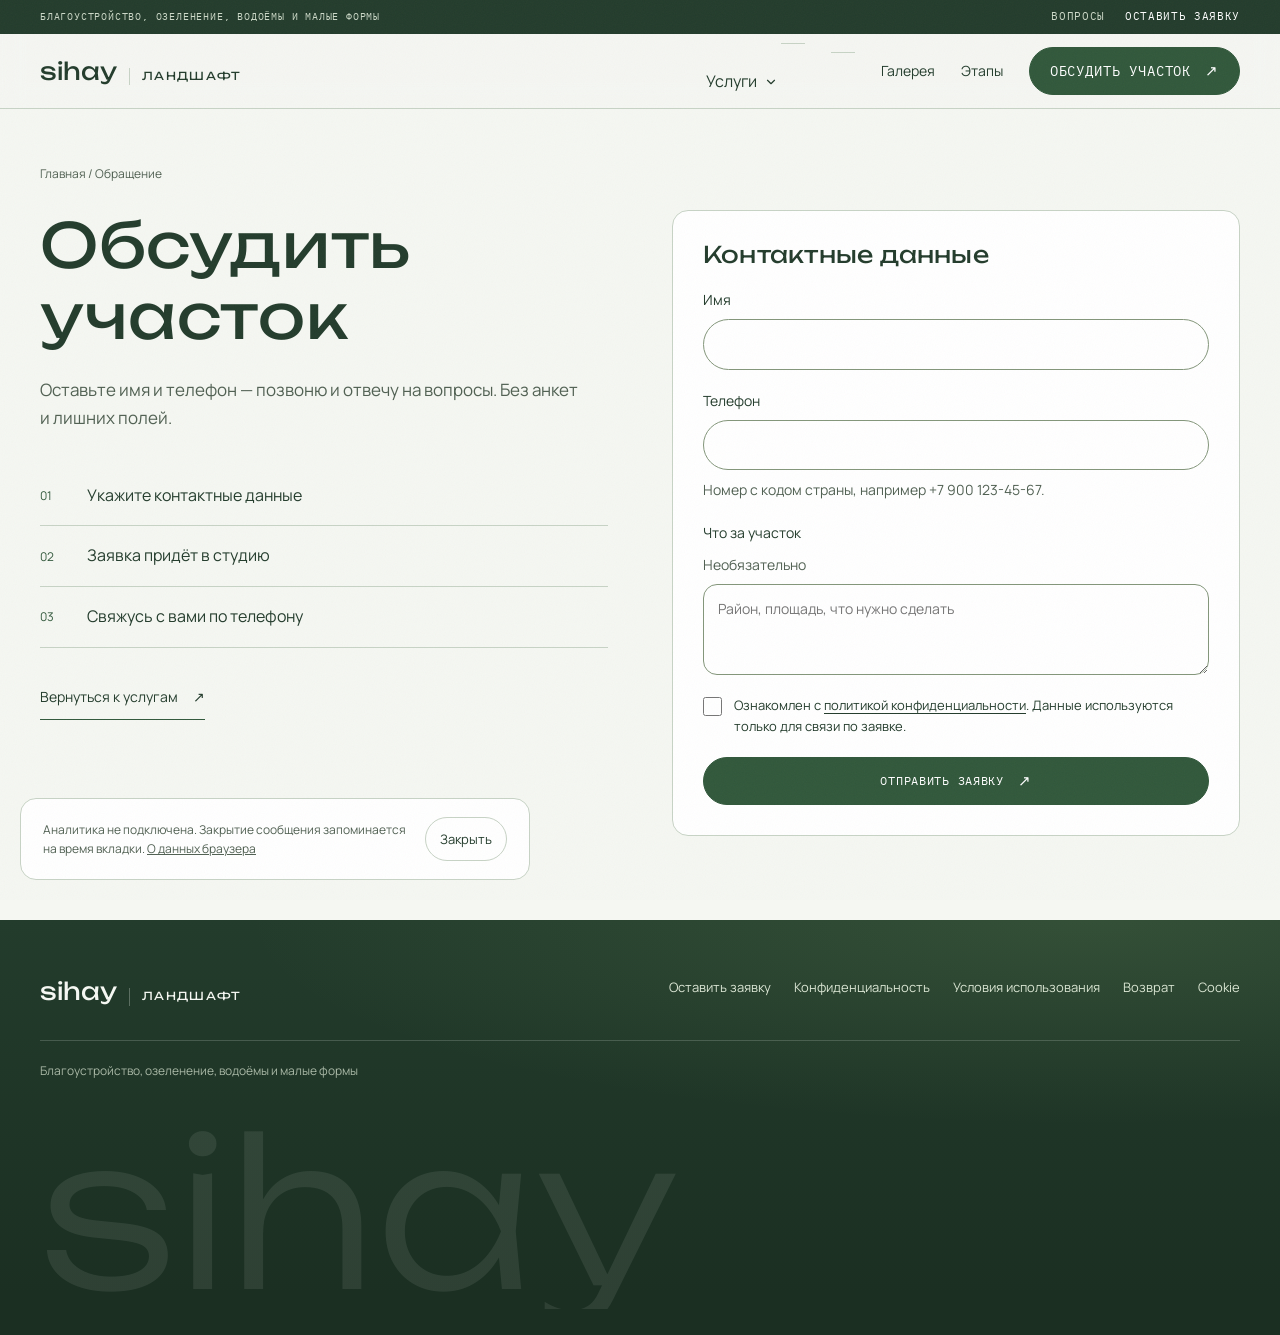
==== commit 134146ba: "beauty pass: services ticker, cursor glow tiles, wordmark letter reveal, giant step numbers, back-to" ====
--- a/contacts.html
+++ b/contacts.html
@@ -1,7 +1,7 @@
 <!DOCTYPE html>
 <html lang="ru">
 <head><meta charset="UTF-8"><meta name="viewport" content="width=device-width, initial-scale=1.0"><meta name="theme-color" content="#f5f7f2"><meta name="description" content="Заявка на ландшафтные работы sihay: имя и телефон, связь по указанному номеру.">
-<title>Обсудить участок · sihay</title><link rel="icon" type="image/svg+xml" href="favicon.svg"><link rel="stylesheet" href="styles.css?v=20261010-evasion2"><script src="script.js?v=20261010-evasion2" defer></script></head>
+<title>Обсудить участок · sihay</title><link rel="icon" type="image/svg+xml" href="favicon.svg"><link rel="stylesheet" href="styles.css?v=20261010-beauty"><script src="script.js?v=20261010-beauty" defer></script></head>
 <body>
 <a class="skip" href="#content">К содержанию</a>
 <header class="header">
--- a/styles.css
+++ b/styles.css
@@ -71,8 +71,8 @@
 .logo span { padding-left: 12px; border-left: 1px solid var(--line); font-size: 11px; font-weight: 400; letter-spacing: .12em; text-transform: uppercase; }
 .nav { display: flex; align-items: center; gap: 26px; }
 .nav > a { font-size: 14px; }
-.nav > a:not(.btn) { min-height: 44px; display: flex; align-items: center; border-bottom: 1px solid transparent; }
-.nav > a:not(.btn):hover, .nav > a[aria-current="page"]:not(.btn) { color: var(--accent); border-color: var(--accent); }
+.nav > a:not(.btn) { min-height: 44px; display: flex; align-items: center; border-bottom: 0; background: linear-gradient(currentColor, currentColor) left bottom / 0% 1px no-repeat; transition: background-size .25s var(--ease-out), color .2s ease; }
+.nav > a:not(.btn):hover, .nav > a[aria-current="page"]:not(.btn) { color: var(--accent); border-color: transparent; background-size: 100% 1px; }
 .btn { display: inline-flex; justify-content: center; align-items: center; gap: 14px; min-height: 48px; padding: 12px 20px; border: 1px solid var(--accent); border-radius: 999px; font-family: var(--font-mono); font-size: 12px; letter-spacing: .06em; text-transform: uppercase; line-height: 1.35; background: transparent; transition: background-color .2s ease, color .2s ease, border-color .2s ease, transform 160ms var(--ease-out); }
 .btn::after { content: "\2197"; font-size: 15px; line-height: 1; transition: transform 160ms var(--ease-out); }
 .btn:hover::after { transform: translate(2px, -2px); }
@@ -137,6 +137,32 @@
 .statement-copy { position: relative; z-index: 1; padding: 120px 0 clamp(40px, 7vh, 76px); color: #f0f4ec; }
 .statement-copy h2 { font-size: clamp(34px, 5vw, 64px); color: #fff; }
 .statement-copy p { margin-top: 16px; max-width: 52ch; font-size: 17px; color: rgba(240,244,236,.88); }
+
+.ticker { overflow: hidden; border-block: 1px solid var(--line); background: var(--surface); padding: 15px 0; }
+.ticker-track { display: flex; width: max-content; animation: tickerMove 30s linear infinite; }
+.ticker:hover .ticker-track { animation-play-state: paused; }
+.ticker-set { display: flex; align-items: center; gap: 0; flex-shrink: 0; }
+.ticker-set span { display: inline-flex; align-items: center; gap: 34px; padding-right: 34px; font-family: var(--font-mono); font-size: 12px; letter-spacing: .14em; text-transform: uppercase; color: var(--muted); white-space: nowrap; }
+.ticker-set span::after { content: "✳"; color: var(--accent); font-size: 13px; }
+@keyframes tickerMove { to { transform: translateX(-50%); } }
+
+.service-tile { position: relative; }
+@media (hover: hover) and (pointer: fine) {
+  .service-tile::before { content: ""; position: absolute; inset: 0; border-radius: 16px; opacity: 0; transition: opacity .3s; pointer-events: none; background: radial-gradient(240px circle at var(--mx, 50%) var(--my, 50%), rgba(156,201,125,.14), transparent 65%); z-index: 1; }
+  .service-tile:hover::before { opacity: 1; }
+}
+
+.step { position: relative; }
+.step > span { transition: color .25s ease, letter-spacing .25s ease; }
+.step:hover > span { color: var(--accent); letter-spacing: .1em; }
+
+.to-top { position: fixed; right: 18px; bottom: 18px; z-index: 36; width: 48px; height: 48px; border: 1px solid var(--line); border-radius: 999px; background: rgba(255,255,255,.92); color: var(--accent); font-size: 19px; line-height: 1; box-shadow: 0 10px 30px rgba(20,40,25,.16); opacity: 0; visibility: hidden; transform: translateY(10px); transition: opacity .25s var(--ease-out), transform .25s var(--ease-out), visibility 0s linear .25s; }
+.to-top.on { opacity: 1; visibility: visible; transform: none; transition-delay: 0s; }
+.to-top:hover { background: var(--accent); color: #fff; border-color: var(--accent); }
+
+@keyframes wordmarkIn { from { opacity: 0; transform: translateY(.35em); filter: blur(6px); } to { opacity: 1; transform: none; filter: blur(0); } }
+.hero-giant { perspective: 600px; }
+.hero-giant .wl { display: inline-block; white-space: pre; animation: wordmarkIn .9s var(--ease-out) both; animation-delay: calc(var(--i) * 90ms + 150ms); }
 .eyebrow { display: inline-flex; align-items: center; padding: 7px 13px; border-radius: 999px; background: var(--soft); color: var(--muted); font-family: var(--font-mono); font-size: 11px; line-height: 1.5; letter-spacing: .12em; text-transform: uppercase; margin-bottom: 18px; }
 .lead { max-width: 55ch; font-size: 17px; line-height: 1.65; color: var(--muted); }
 .section { padding: 88px 0 100px; border-top: 1px solid var(--line); }
@@ -147,6 +173,7 @@
 .section-dark .text-link:hover { color: #fff; }
 .section-dark .number-list li { border-color: rgba(245,247,242,.16); }
 .section-dark .number-list span { color: #9AC97D; }
+.section-dark .step > span { color: rgba(245,247,242,.24); }
 .section-soft { background: linear-gradient(180deg, #e8eee3, #edf2e8); }
 .section-head { display: flex; justify-content: space-between; align-items: end; gap: 36px; margin-bottom: 40px; }
 .section-head .lead { max-width: 43ch; }
@@ -213,6 +240,16 @@
 .gallery-card h2, .gallery-card h3 { font-size: 19px; margin-top: 15px; }
 .gallery-card p { color: var(--muted); font-size: 14px; margin-top: 6px; }
 .gallery-card:hover .ph, .service-tile:hover .ph { border-color: var(--accent); }
+.ph { transition: box-shadow .35s var(--ease-out), border-color .2s ease; }
+@media (hover: hover) and (pointer: fine) {
+  .gallery-card:hover .ph, .service-tile:hover .ph { box-shadow: 0 26px 50px rgba(35,60,44,.18); }
+}
+
+@supports (scrollbar-width: thin) { html { scrollbar-width: thin; scrollbar-color: #8aa87c var(--bg); } }
+::-webkit-scrollbar { width: 10px; }
+::-webkit-scrollbar-track { background: var(--bg); }
+::-webkit-scrollbar-thumb { background: #8aa87c; border-radius: 8px; border: 2px solid var(--bg); }
+::-webkit-scrollbar-thumb:hover { background: var(--accent); }
 .filters { display: flex; gap: 9px; flex-wrap: wrap; margin: 25px 0; }
 .chip { min-height: 44px; padding: 10px 14px; border: 1px solid var(--line); border-radius: 999px; background: transparent; font-family: var(--font-mono); font-size: 11px; letter-spacing: .06em; text-transform: uppercase; transition: background-color .15s ease, border-color .15s ease, color .15s ease; }
 .chip:hover { border-color: var(--accent); }
@@ -221,7 +258,7 @@
 .steps { list-style: none; margin: 0; padding: 0; }
 .step { display: grid; grid-template-columns: 110px 1fr 1fr; gap: 32px; border-top: 1px solid var(--line); padding: 34px 0; align-items: start; }
 .step:last-child { border-bottom: 1px solid var(--line); }
-.step > span { font-family: var(--font-mono); font-size: 13px; color: var(--muted); padding-top: 10px; }
+.step > span { font-family: var(--font-display); font-weight: 300; font-size: clamp(30px, 3.2vw, 44px); line-height: 1; color: #c3d2bc; padding-top: 2px; }
 .step h2 { font-size: 24px; }
 .step p { color: var(--muted); }
 .faq { width: 100%; }
@@ -246,7 +283,8 @@
 .check input { flex-shrink: 0; width: 19px; height: 19px; margin: 2px 0 0; accent-color: var(--accent); }
 .form-note, .note { font-size: 14px; color: var(--muted); line-height: 1.7; }
 .note { border-top: 1px solid var(--line); padding-top: 15px; }
-.footer-giant { margin: 34px 0 0; font-family: var(--font-display); font-weight: 300; font-size: clamp(72px, 16vw, 230px); line-height: .95; letter-spacing: .01em; color: rgba(245,247,242,.12); overflow: hidden; }
+.footer-giant { margin: 34px 0 0; font-family: var(--font-display); font-weight: 300; font-size: clamp(72px, 16vw, 230px); line-height: .95; letter-spacing: .01em; background: linear-gradient(105deg, rgba(245,247,242,.09) 25%, rgba(156,201,125,.32) 50%, rgba(245,247,242,.09) 75%); background-size: 220% 100%; -webkit-background-clip: text; background-clip: text; color: transparent; overflow: hidden; animation: giantShift 12s ease-in-out infinite; }
+@keyframes giantShift { 0%, 100% { background-position: 0% 50%; } 50% { background-position: 100% 50%; } }
 .footer { padding: 52px 0 26px; background: linear-gradient(180deg, #233c2c, #1b2f22 90%); color: #dfe7da; overflow: hidden; position: relative; }
 .footer::before { content: ""; position: absolute; inset: 0; pointer-events: none; background: radial-gradient(120% 90% at 85% 0%, rgba(156,201,125,.14), transparent 55%); }
 .footer .logo { color: #f5f7f2; }
@@ -386,6 +424,10 @@
   .hero-photo, .feature-banner, .page, .scroll-progress { animation: none !important; }
   .ph img { transition: none; }
   details::details-content { transition: none; }
+  .hero-side-a, .hero-side-b { animation: none; }
+  .ticker-track, .footer-giant { animation: none; }
+  .hero-giant .wl { animation: none; opacity: 1; transform: none; filter: none; }
+  .to-top { transition: none; }
   .hero-v2 { height: auto; }
   .hero-stick { position: relative; height: auto; min-height: 100svh; }
 }
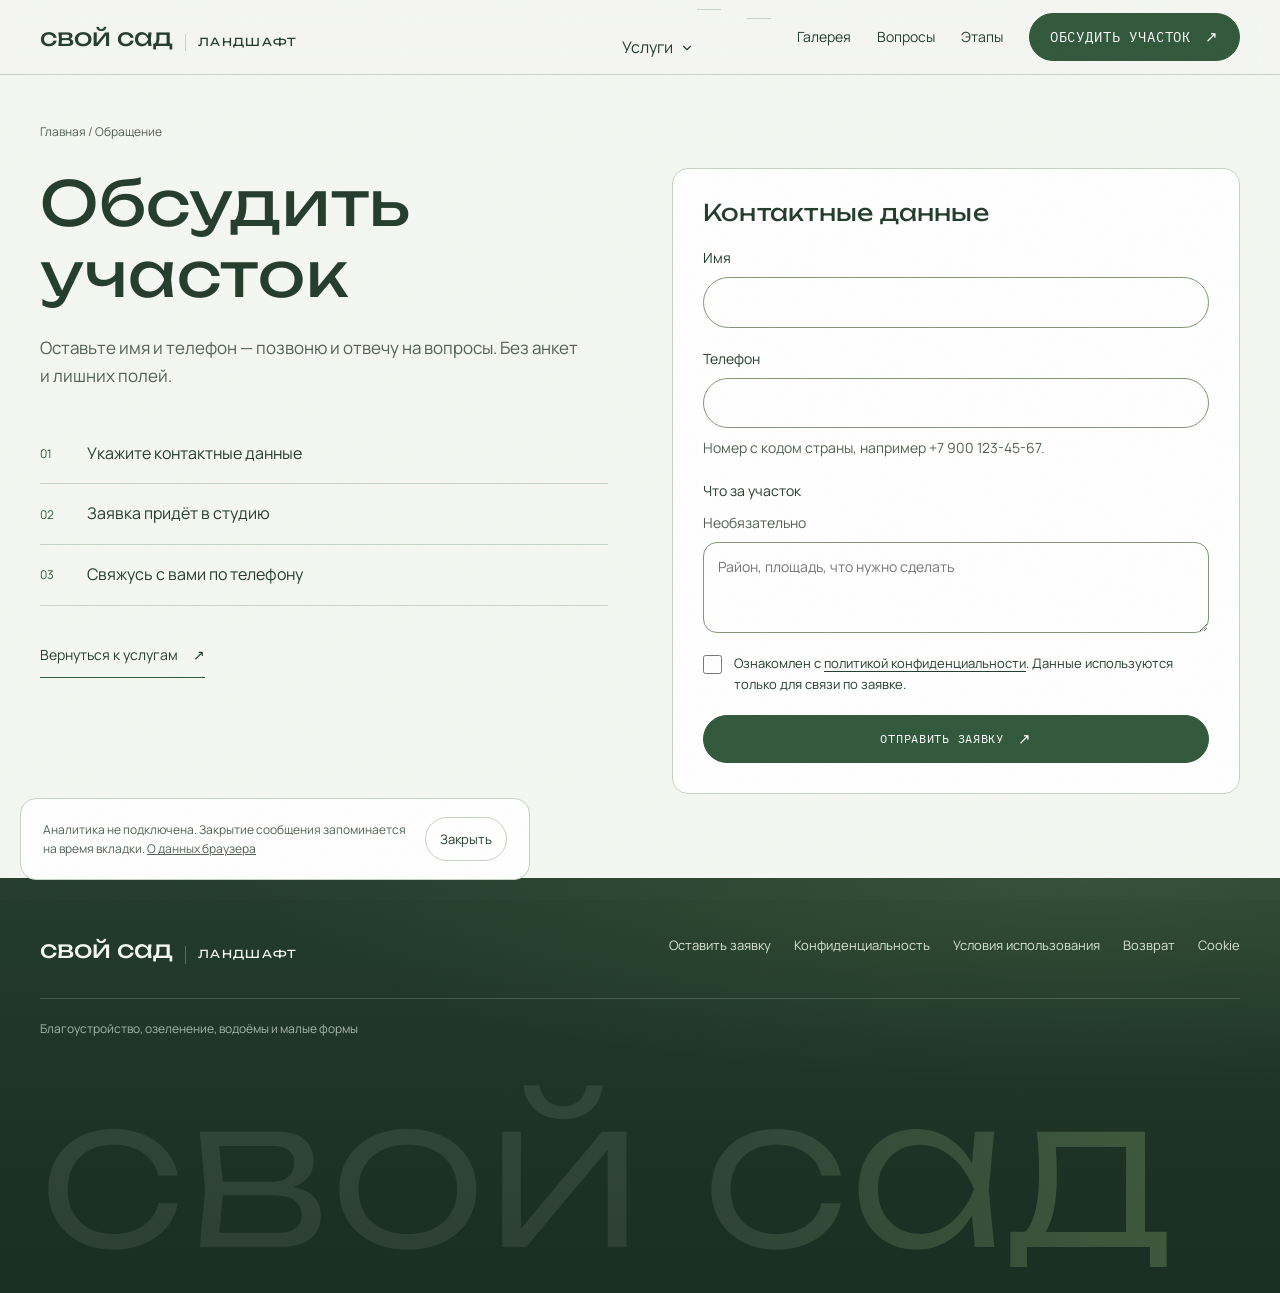
==== commit dd1dc905: "rebrand to svoi sad, remove utility bar, brighten hero photo and veil" ====
--- a/contacts.html
+++ b/contacts.html
@@ -1,13 +1,12 @@
 <!DOCTYPE html>
 <html lang="ru">
-<head><meta charset="UTF-8"><meta name="viewport" content="width=device-width, initial-scale=1.0"><meta name="theme-color" content="#f5f7f2"><meta name="description" content="Заявка на ландшафтные работы sihay: имя и телефон, связь по указанному номеру.">
-<title>Обсудить участок · sihay</title><link rel="icon" type="image/svg+xml" href="favicon.svg"><link rel="stylesheet" href="styles.css?v=20261010-beauty"><script src="script.js?v=20261010-beauty" defer></script></head>
+<head><meta charset="UTF-8"><meta name="viewport" content="width=device-width, initial-scale=1.0"><meta name="theme-color" content="#f5f7f2"><meta name="description" content="Заявка на ландшафтные работы «Свой сад»: имя и телефон, связь по указанному номеру.">
+<title>Обсудить участок · Свой сад</title><link rel="icon" type="image/svg+xml" href="favicon.svg"><link rel="stylesheet" href="styles.css?v=20261010-rebrand"><script src="script.js?v=20261010-rebrand" defer></script></head>
 <body>
 <a class="skip" href="#content">К содержанию</a>
 <header class="header">
-  <div class="utility"><div class="wrap utility-inner"><span class="utility-tag">Благоустройство, озеленение, водоёмы и малые формы</span><nav class="utility-links" aria-label="Служебные ссылки"><a href="faq.html">Вопросы</a><a href="contacts.html" aria-current="page">Оставить заявку</a></nav></div></div>
   <div class="wrap header-inner">
-    <a class="logo" href="index.html" translate="no">sihay<span>ландшафт</span></a>
+    <a class="logo" href="index.html">свой сад<span>ландшафт</span></a>
     <nav class="nav" id="nav" aria-label="Основная навигация">
       <div class="has-menu">
         <a href="services.html" aria-haspopup="true">Услуги<svg class="caret" viewBox="0 0 24 24" fill="none" stroke="currentColor" stroke-width="2" stroke-linecap="round" stroke-linejoin="round" aria-hidden="true"><path d="m6 9 6 6 6-6"/></svg></a>
@@ -21,6 +20,7 @@
         </div>
       </div>
       <a href="works.html">Галерея</a>
+      <a href="faq.html">Вопросы</a>
       <a href="process.html">Этапы</a>
       <a class="btn btn-dark" href="contacts.html" aria-current="page">Обсудить участок</a>
     </nav>
@@ -44,6 +44,6 @@
     </form>
   </div>
 </div></main>
-<footer class="footer"><div class="wrap footer-top"><a class="logo" href="index.html" translate="no">sihay<span>ландшафт</span></a><nav class="footer-links" aria-label="Документы и контакты"><a href="contacts.html">Оставить заявку</a><a href="privacy.html">Конфиденциальность</a><a href="terms.html">Условия использования</a><a href="refund.html">Возврат</a><a href="cookies.html">Cookie</a></nav></div><div class="wrap footer-bottom">Благоустройство, озеленение, водоёмы и малые формы</div><div class="wrap"><p class="footer-giant" aria-hidden="true">sihay</p></div></footer>
+<footer class="footer"><div class="wrap footer-top"><a class="logo" href="index.html">свой сад<span>ландшафт</span></a><nav class="footer-links" aria-label="Документы и контакты"><a href="contacts.html">Оставить заявку</a><a href="privacy.html">Конфиденциальность</a><a href="terms.html">Условия использования</a><a href="refund.html">Возврат</a><a href="cookies.html">Cookie</a></nav></div><div class="wrap footer-bottom">Благоустройство, озеленение, водоёмы и малые формы</div><div class="wrap"><p class="footer-giant" aria-hidden="true">свой сад</p></div></footer>
 <aside class="cookie" id="cookie" hidden aria-label="Данные браузера"><p>Аналитика не подключена. Закрытие сообщения запоминается на время вкладки. <a href="cookies.html">О данных браузера</a></p><button id="cookieOk" type="button">Закрыть</button></aside>
 </body></html>
--- a/styles.css
+++ b/styles.css
@@ -24,7 +24,7 @@
 }
 * { box-sizing: border-box; }
 ::selection { background: var(--accent); color: #fff; }
-html { scroll-behavior: smooth; scroll-padding-top: 124px; }
+html { scroll-behavior: smooth; scroll-padding-top: 88px; }
 body { margin: 0; background: var(--bg); color: var(--ink); font: 16px/1.6 var(--font); -webkit-font-smoothing: antialiased; }
 body::after { content: ""; position: fixed; inset: 0; z-index: 90; pointer-events: none; opacity: .04; background-image: url("data:image/svg+xml;utf8,<svg xmlns='http://www.w3.org/2000/svg' width='160' height='160'><filter id='n'><feTurbulence type='fractalNoise' baseFrequency='.9' numOctaves='2'/></filter><rect width='160' height='160' filter='url(%23n)'/></svg>"); }
 body.menu-open { overflow: hidden; }
@@ -47,12 +47,6 @@
 .skip:focus { transform: none; }
 .header { position: fixed; inset: 0 0 auto; z-index: 30; background: rgba(245,247,242,.78); border-bottom: 1px solid var(--line); -webkit-backdrop-filter: blur(12px); backdrop-filter: blur(12px); transition: background-color .25s ease; }
 .home .header:not(.scrolled) { background: rgba(245,247,242,.55); border-color: transparent; }
-.utility { background: var(--ink); color: #cdd9c8; }
-.utility-inner { display: flex; justify-content: space-between; align-items: center; gap: 20px; min-height: 34px; }
-.utility-tag { font-family: var(--font-mono); font-size: 10px; letter-spacing: .08em; text-transform: uppercase; white-space: nowrap; overflow: hidden; text-overflow: ellipsis; }
-.utility-links { display: flex; gap: 20px; flex-shrink: 0; }
-.utility-links a { font-family: var(--font-mono); font-size: 11px; letter-spacing: .06em; text-transform: uppercase; min-height: 34px; display: flex; align-items: center; }
-.utility-links a:hover, .utility-links a[aria-current="page"] { color: #fff; }
 .header-inner { display: flex; align-items: center; justify-content: space-between; gap: 32px; height: 74px; }
 .has-menu { position: relative; }
 .has-menu > a { display: inline-flex; align-items: center; gap: 7px; min-height: 44px; border-bottom: 1px solid transparent; }
@@ -107,16 +101,16 @@
 
 .hero-v2 { padding: 0; height: 175svh; }
 .hero-stick { position: sticky; top: 0; height: 100svh; overflow: hidden; }
-.hero-stick .hero-photo { animation: kenburns2 34s ease-in-out infinite alternate; filter: brightness(1.08) saturate(1.04); }
+.hero-stick .hero-photo { animation: kenburns2 34s ease-in-out infinite alternate; filter: brightness(1.16) saturate(1.06); }
 @keyframes kenburns2 { from { transform: scale(1) translate(0, 0); } to { transform: scale(1.08) translate(-1.5%, -1%); } }
-.hero-veil { position: absolute; inset: 0; z-index: 1; background: linear-gradient(180deg, rgba(35,60,44,.5), rgba(35,60,44,.1) 42%, rgba(35,60,44,.55)); }
+.hero-veil { position: absolute; inset: 0; z-index: 1; background: linear-gradient(180deg, rgba(35,60,44,.3), rgba(35,60,44,.04) 42%, rgba(35,60,44,.5)); }
 .hero-side { position: absolute; z-index: 2; width: clamp(130px, 15vw, 220px); aspect-ratio: .78; border-radius: 14px; overflow: hidden; border: 1px solid rgba(245,247,242,.4); box-shadow: 0 30px 70px rgba(8,20,12,.4); opacity: .96; }
 .hero-side img { width: 100%; height: 100%; object-fit: cover; }
 .hero-side-a { right: 5%; top: 21%; transform: rotate(3deg); animation: floatA 9s ease-in-out infinite alternate; }
 .hero-side-b { right: 14%; top: 52%; transform: rotate(-2.5deg); animation: floatB 11s ease-in-out infinite alternate; }
 @keyframes floatA { from { translate: 0 -8px; } to { translate: 0 10px; } }
 @keyframes floatB { from { translate: 0 10px; } to { translate: 0 -8px; } }
-.hero-v2 .hero-copy { position: absolute; inset: auto 0 0; z-index: 3; padding-bottom: clamp(40px, 7vh, 84px); will-change: transform, opacity; }
+.hero-v2 .hero-copy { position: absolute; inset: auto 0 0; z-index: 3; padding-bottom: clamp(40px, 7vh, 84px); will-change: transform, opacity; text-shadow: 0 2px 26px rgba(8,20,12,.5), 0 1px 3px rgba(8,20,12,.35); }
 .hero-giant { font-family: var(--font-display); font-weight: 200; font-size: clamp(58px, 12.5vw, 210px); line-height: .92; letter-spacing: .01em; color: rgba(245,247,242,.94); margin: 18px 0 20px; }
 .hero-v2 h1 { font-size: clamp(22px, 2.6vw, 34px); font-family: var(--font-mono); font-weight: 400; letter-spacing: .02em; color: #e7eee2; text-transform: none; max-width: 640px; }
 .hero-v2 .lead { margin-top: 12px; }
@@ -215,7 +209,7 @@
 .feature-banner .btn-dark:hover { background: var(--soft); border-color: var(--soft); }
 .feature-banner .btn-line { border-color: rgba(245,247,242,.65); color: #f5f7f2; }
 .feature-banner .btn-line:hover { background: rgba(245,247,242,.14); }
-.page { padding: 158px 0 84px; min-height: calc(100svh - 260px); }
+.page { padding: 116px 0 84px; min-height: calc(100svh - 260px); }
 .page-head { display: grid; grid-template-columns: 1.2fr .8fr; align-items: end; gap: 48px; margin-bottom: 43px; }
 .breadcrumb { display: inline-block; color: var(--muted); font-size: 12px; padding: 6px 0; margin-bottom: 21px; }
 .breadcrumb:hover { text-decoration: underline; }
@@ -363,9 +357,7 @@
   .step { grid-template-columns: 60px 1fr 1.2fr; gap: 22px; }
 }
 @media (max-width: 780px) {
-  html { scroll-padding-top: 86px; }
-  .utility-tag { display: none; }
-  .utility-inner { min-height: 30px; justify-content: flex-end; }
+  html { scroll-padding-top: 84px; }
   .menu-panel { display: none; }
   .has-menu { display: flex; flex-direction: column; }
   .has-menu > a { min-height: 0; border: 0; }
@@ -399,7 +391,7 @@
   .grid-three, .gallery { grid-template-columns: repeat(2, minmax(0,1fr)); gap: 25px 16px; }
   .split, .contact-layout, .page-head, .svc { grid-template-columns: 1fr; gap: 30px; }
   .ph-tall { aspect-ratio: 1.4; }
-  .page { padding-top: 107px; padding-bottom: 54px; }
+  .page { padding-top: 100px; padding-bottom: 54px; }
   .page-head { margin-bottom: 31px; }
   .step { grid-template-columns: 44px 1fr; gap: 14px; padding: 25px 0; }
   .step p { grid-column: 2; }
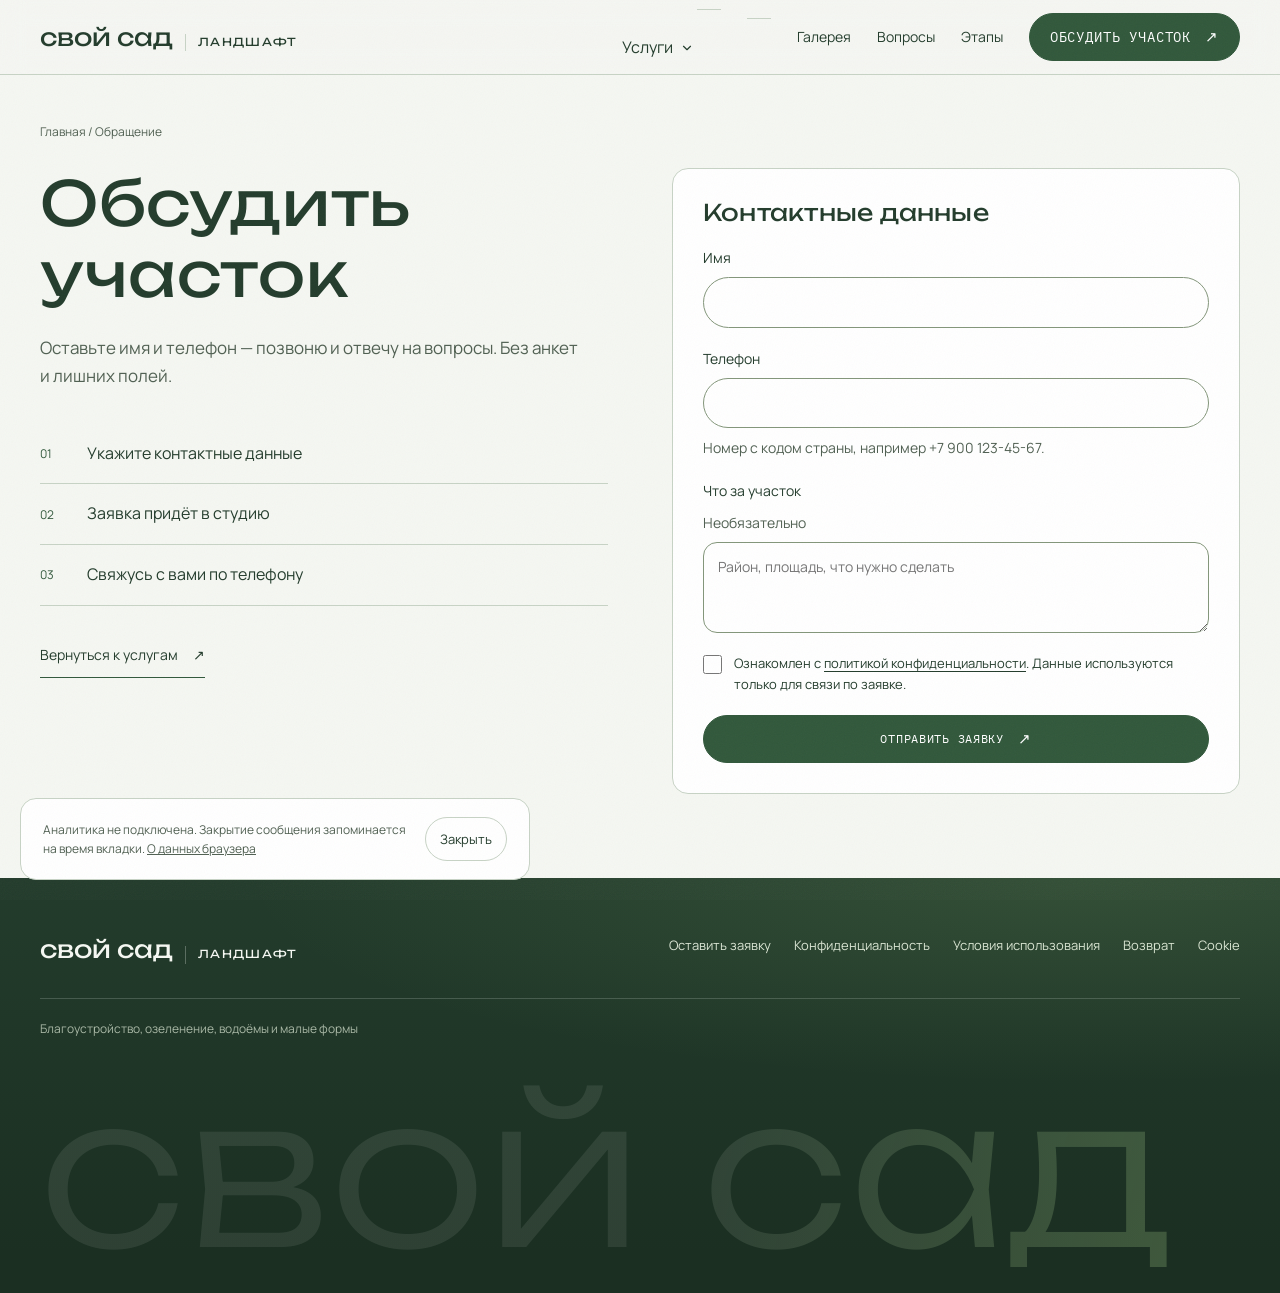
==== commit af3ed256: "hero contrast: solid white text, dark bottom gradient, remove ticker" ====
--- a/contacts.html
+++ b/contacts.html
@@ -1,7 +1,7 @@
 <!DOCTYPE html>
 <html lang="ru">
 <head><meta charset="UTF-8"><meta name="viewport" content="width=device-width, initial-scale=1.0"><meta name="theme-color" content="#f5f7f2"><meta name="description" content="Заявка на ландшафтные работы «Свой сад»: имя и телефон, связь по указанному номеру.">
-<title>Обсудить участок · Свой сад</title><link rel="icon" type="image/svg+xml" href="favicon.svg"><link rel="stylesheet" href="styles.css?v=20261010-rebrand"><script src="script.js?v=20261010-rebrand" defer></script></head>
+<title>Обсудить участок · Свой сад</title><link rel="icon" type="image/svg+xml" href="favicon.svg"><link rel="stylesheet" href="styles.css?v=20261010-contrast"><script src="script.js?v=20261010-contrast" defer></script></head>
 <body>
 <a class="skip" href="#content">К содержанию</a>
 <header class="header">
--- a/styles.css
+++ b/styles.css
@@ -88,7 +88,7 @@
 .hero h1 { max-width: 980px; color: #f5f7f2; font-size: clamp(42px, 6.4vw, 84px); line-height: 1.05; }
 .hero .lead { max-width: 540px; margin-top: 25px; }
 .hero .lead { color: rgba(245,247,242,.88); }
-.kicker { display: inline-flex; align-items: center; padding: 8px 14px; border-radius: 999px; background: rgba(245,247,242,.12); color: #dfe7da; font-family: var(--font-mono); font-size: 11px; letter-spacing: .12em; text-transform: uppercase; margin: 0 0 26px; }
+.kicker { display: inline-flex; align-items: center; padding: 8px 14px; border-radius: 999px; background: rgba(8,20,12,.45); color: #fff; font-family: var(--font-mono); font-size: 11px; letter-spacing: .12em; text-transform: uppercase; margin: 0 0 26px; }
 .hero-actions { display: flex; gap: 12px; flex-wrap: wrap; margin-top: 30px; }
 .hero .btn-dark { background: #f5f7f2; border-color: #f5f7f2; color: var(--ink); }
 .hero .btn-dark:hover { background: var(--soft); border-color: var(--soft); }
@@ -101,19 +101,19 @@
 
 .hero-v2 { padding: 0; height: 175svh; }
 .hero-stick { position: sticky; top: 0; height: 100svh; overflow: hidden; }
-.hero-stick .hero-photo { animation: kenburns2 34s ease-in-out infinite alternate; filter: brightness(1.16) saturate(1.06); }
+.hero-stick .hero-photo { animation: kenburns2 34s ease-in-out infinite alternate; filter: brightness(1.08) saturate(1.05); }
 @keyframes kenburns2 { from { transform: scale(1) translate(0, 0); } to { transform: scale(1.08) translate(-1.5%, -1%); } }
-.hero-veil { position: absolute; inset: 0; z-index: 1; background: linear-gradient(180deg, rgba(35,60,44,.3), rgba(35,60,44,.04) 42%, rgba(35,60,44,.5)); }
+.hero-veil { position: absolute; inset: 0; z-index: 1; background: linear-gradient(180deg, rgba(20,38,26,.22), rgba(20,38,26,0) 34%, rgba(10,22,14,.38) 68%, rgba(8,20,12,.68)); }
 .hero-side { position: absolute; z-index: 2; width: clamp(130px, 15vw, 220px); aspect-ratio: .78; border-radius: 14px; overflow: hidden; border: 1px solid rgba(245,247,242,.4); box-shadow: 0 30px 70px rgba(8,20,12,.4); opacity: .96; }
 .hero-side img { width: 100%; height: 100%; object-fit: cover; }
 .hero-side-a { right: 5%; top: 21%; transform: rotate(3deg); animation: floatA 9s ease-in-out infinite alternate; }
 .hero-side-b { right: 14%; top: 52%; transform: rotate(-2.5deg); animation: floatB 11s ease-in-out infinite alternate; }
 @keyframes floatA { from { translate: 0 -8px; } to { translate: 0 10px; } }
 @keyframes floatB { from { translate: 0 10px; } to { translate: 0 -8px; } }
-.hero-v2 .hero-copy { position: absolute; inset: auto 0 0; z-index: 3; padding-bottom: clamp(40px, 7vh, 84px); will-change: transform, opacity; text-shadow: 0 2px 26px rgba(8,20,12,.5), 0 1px 3px rgba(8,20,12,.35); }
-.hero-giant { font-family: var(--font-display); font-weight: 200; font-size: clamp(58px, 12.5vw, 210px); line-height: .92; letter-spacing: .01em; color: rgba(245,247,242,.94); margin: 18px 0 20px; }
-.hero-v2 h1 { font-size: clamp(22px, 2.6vw, 34px); font-family: var(--font-mono); font-weight: 400; letter-spacing: .02em; color: #e7eee2; text-transform: none; max-width: 640px; }
-.hero-v2 .lead { margin-top: 12px; }
+.hero-v2 .hero-copy { position: absolute; inset: auto 0 0; z-index: 3; padding-bottom: clamp(40px, 7vh, 84px); will-change: transform, opacity; }
+.hero-giant { font-family: var(--font-display); font-weight: 400; font-size: clamp(58px, 12.5vw, 210px); line-height: .92; letter-spacing: .01em; color: #fff; margin: 18px 0 20px; text-shadow: 0 6px 44px rgba(5,14,8,.55); }
+.hero-v2 h1 { font-size: clamp(22px, 2.6vw, 34px); font-family: var(--font-mono); font-weight: 500; letter-spacing: .02em; color: #fff; text-transform: none; max-width: 640px; text-shadow: 0 2px 14px rgba(5,14,8,.5); }
+.hero-v2 .lead { margin-top: 12px; color: rgba(255,255,255,.94); text-shadow: 0 2px 12px rgba(5,14,8,.5); }
 .hero-v2 .hero-actions { margin-top: 24px; }
 .hero-v2 .home-anim > * { animation: heroRise .7s var(--ease-out) both; }
 
@@ -132,13 +132,6 @@
 .statement-copy h2 { font-size: clamp(34px, 5vw, 64px); color: #fff; }
 .statement-copy p { margin-top: 16px; max-width: 52ch; font-size: 17px; color: rgba(240,244,236,.88); }
 
-.ticker { overflow: hidden; border-block: 1px solid var(--line); background: var(--surface); padding: 15px 0; }
-.ticker-track { display: flex; width: max-content; animation: tickerMove 30s linear infinite; }
-.ticker:hover .ticker-track { animation-play-state: paused; }
-.ticker-set { display: flex; align-items: center; gap: 0; flex-shrink: 0; }
-.ticker-set span { display: inline-flex; align-items: center; gap: 34px; padding-right: 34px; font-family: var(--font-mono); font-size: 12px; letter-spacing: .14em; text-transform: uppercase; color: var(--muted); white-space: nowrap; }
-.ticker-set span::after { content: "✳"; color: var(--accent); font-size: 13px; }
-@keyframes tickerMove { to { transform: translateX(-50%); } }
 
 .service-tile { position: relative; }
 @media (hover: hover) and (pointer: fine) {
@@ -417,7 +410,7 @@
   .ph img { transition: none; }
   details::details-content { transition: none; }
   .hero-side-a, .hero-side-b { animation: none; }
-  .ticker-track, .footer-giant { animation: none; }
+  .footer-giant { animation: none; }
   .hero-giant .wl { animation: none; opacity: 1; transform: none; filter: none; }
   .to-top { transition: none; }
   .hero-v2 { height: auto; }
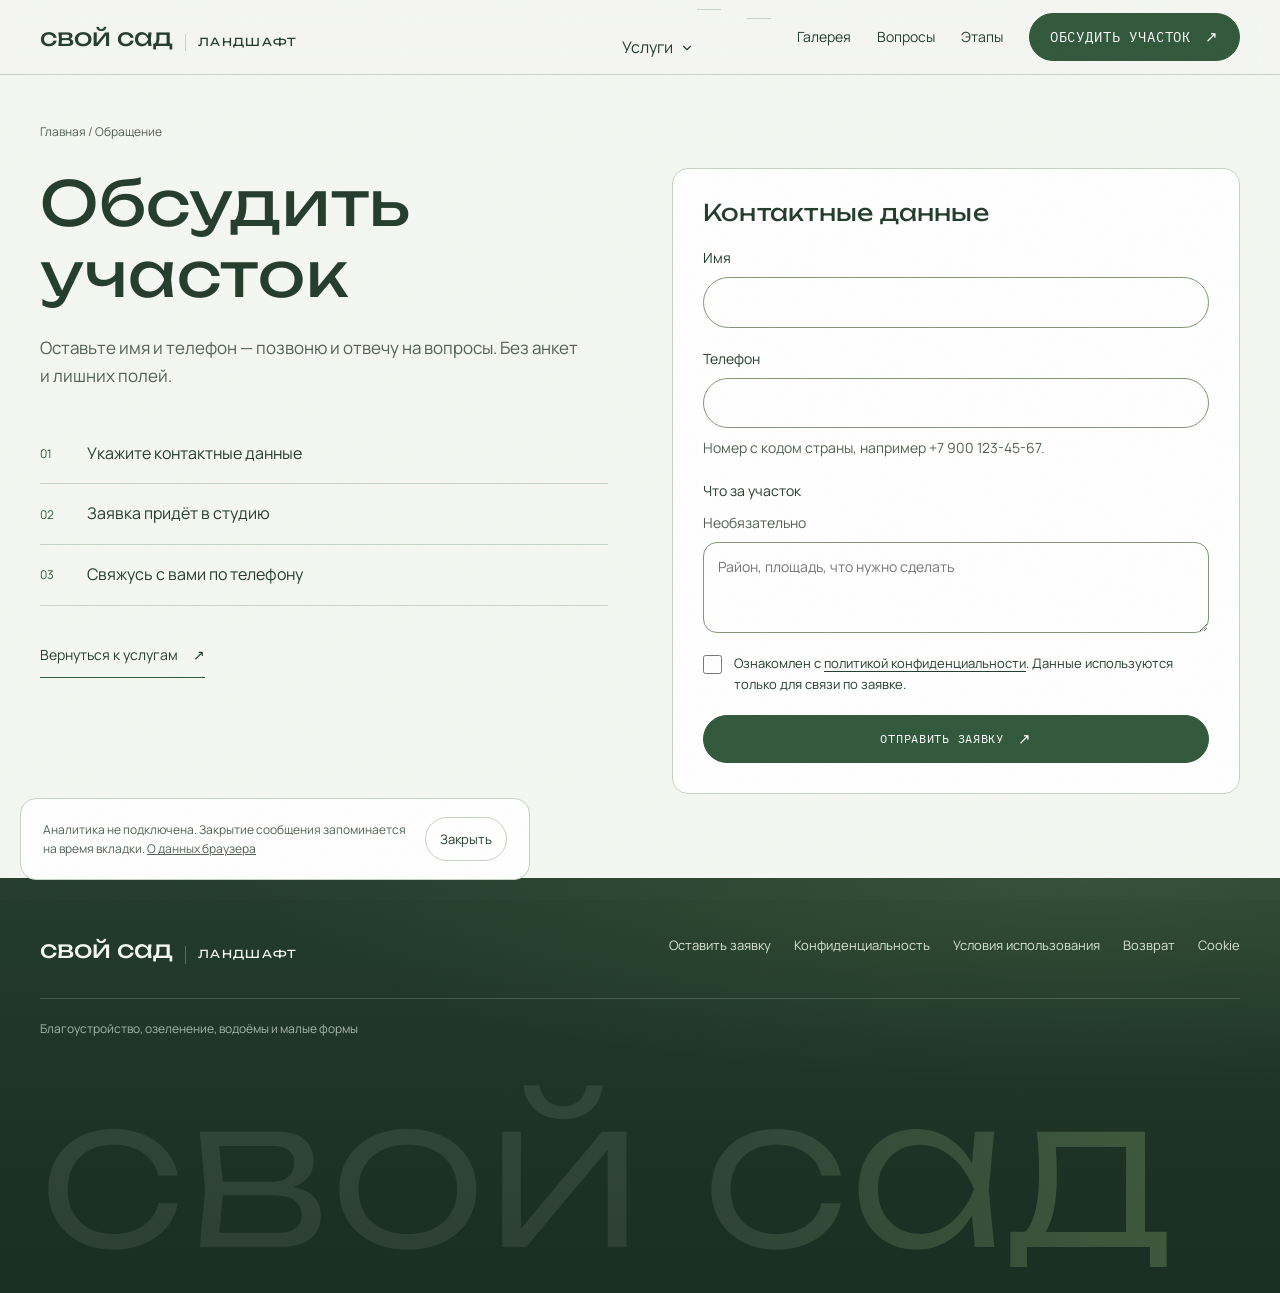
==== commit 9748fb2b: "fix mobile hscroll from long wordmark heading, brighter hero text, remove worker address from privac" ====
--- a/contacts.html
+++ b/contacts.html
@@ -1,7 +1,7 @@
 <!DOCTYPE html>
 <html lang="ru">
 <head><meta charset="UTF-8"><meta name="viewport" content="width=device-width, initial-scale=1.0"><meta name="theme-color" content="#f5f7f2"><meta name="description" content="Заявка на ландшафтные работы «Свой сад»: имя и телефон, связь по указанному номеру.">
-<title>Обсудить участок · Свой сад</title><link rel="icon" type="image/svg+xml" href="favicon.svg"><link rel="stylesheet" href="styles.css?v=20261010-contrast"><script src="script.js?v=20261010-contrast" defer></script></head>
+<title>Обсудить участок · Свой сад</title><link rel="icon" type="image/svg+xml" href="favicon.svg"><link rel="stylesheet" href="styles.css?v=20261011-final"><script src="script.js?v=20261011-final" defer></script></head>
 <body>
 <a class="skip" href="#content">К содержанию</a>
 <header class="header">
--- a/styles.css
+++ b/styles.css
@@ -35,7 +35,7 @@
 button { cursor: pointer; }
 img { max-width: 100%; display: block; }
 h1, h2, h3, p { margin: 0; }
-h1, h2, h3 { font-family: var(--font-display); font-weight: 400; text-wrap: balance; letter-spacing: .01em; }
+h1, h2, h3 { font-family: var(--font-display); font-weight: 400; text-wrap: balance; letter-spacing: .01em; overflow-wrap: break-word; }
 h1 { font-size: clamp(36px, 4.8vw, 62px); line-height: 1.16; }
 h2 { font-size: clamp(28px, 3.2vw, 42px); line-height: 1.2; }
 h3 { font-size: 21px; line-height: 1.35; }
@@ -92,14 +92,14 @@
 .hero-actions { display: flex; gap: 12px; flex-wrap: wrap; margin-top: 30px; }
 .hero .btn-dark { background: #f5f7f2; border-color: #f5f7f2; color: var(--ink); }
 .hero .btn-dark:hover { background: var(--soft); border-color: var(--soft); }
-.hero .btn-line { background: transparent; border-color: rgba(245,247,242,.65); color: #f5f7f2; }
-.hero .btn-line:hover { background: rgba(245,247,242,.14); }
+.hero .btn-line { background: rgba(8,20,12,.32); border-color: rgba(255,255,255,.9); color: #fff; }
+.hero .btn-line:hover { background: rgba(8,20,12,.5); }
 .home .hero-copy > * { animation: heroRise .6s var(--ease-out) both; }
 .home .hero-copy > *:nth-child(2) { animation-delay: 90ms; }
 .home .hero-copy > *:nth-child(3) { animation-delay: 180ms; }
 @keyframes heroRise { from { opacity: 0; transform: translateY(18px); } }
 
-.hero-v2 { padding: 0; height: 175svh; }
+.hero-v2 { padding: 0; height: 160svh; overflow: visible; }
 .hero-stick { position: sticky; top: 0; height: 100svh; overflow: hidden; }
 .hero-stick .hero-photo { animation: kenburns2 34s ease-in-out infinite alternate; filter: brightness(1.08) saturate(1.05); }
 @keyframes kenburns2 { from { transform: scale(1) translate(0, 0); } to { transform: scale(1.08) translate(-1.5%, -1%); } }
@@ -112,8 +112,8 @@
 @keyframes floatB { from { translate: 0 10px; } to { translate: 0 -8px; } }
 .hero-v2 .hero-copy { position: absolute; inset: auto 0 0; z-index: 3; padding-bottom: clamp(40px, 7vh, 84px); will-change: transform, opacity; }
 .hero-giant { font-family: var(--font-display); font-weight: 400; font-size: clamp(58px, 12.5vw, 210px); line-height: .92; letter-spacing: .01em; color: #fff; margin: 18px 0 20px; text-shadow: 0 6px 44px rgba(5,14,8,.55); }
-.hero-v2 h1 { font-size: clamp(22px, 2.6vw, 34px); font-family: var(--font-mono); font-weight: 500; letter-spacing: .02em; color: #fff; text-transform: none; max-width: 640px; text-shadow: 0 2px 14px rgba(5,14,8,.5); }
-.hero-v2 .lead { margin-top: 12px; color: rgba(255,255,255,.94); text-shadow: 0 2px 12px rgba(5,14,8,.5); }
+.hero-v2 h1 { font-size: clamp(23px, 2.8vw, 36px); font-family: var(--font-mono); font-weight: 600; letter-spacing: .02em; color: #fff; text-transform: none; max-width: 640px; text-shadow: 0 2px 12px rgba(5,14,8,.65); }
+.hero-v2 .lead { margin-top: 12px; color: #fff; text-shadow: 0 2px 10px rgba(5,14,8,.6); }
 .hero-v2 .hero-actions { margin-top: 24px; }
 .hero-v2 .home-anim > * { animation: heroRise .7s var(--ease-out) both; }
 
@@ -208,7 +208,7 @@
 .breadcrumb:hover { text-decoration: underline; }
 .page-head h1 { font-size: clamp(34px, 4.4vw, 54px); }
 .svc { display: grid; grid-template-columns: repeat(2, minmax(0, 1fr)); gap: 23px; }
-.service-card { padding: 32px; border: 1px solid transparent; background: var(--surface); border-radius: 12px; scroll-margin-top: 106px; transition: border-color .2s ease; display: flex; flex-direction: column; }
+.service-card { padding: 32px; border: 1px solid transparent; background: var(--surface); border-radius: 12px; scroll-margin-top: 104px; transition: border-color .2s ease; display: flex; flex-direction: column; }
 .service-card > * { min-width: 0; }
 .service-card .text-link { margin-top: auto; padding-top: 18px; align-self: flex-start; }
 .service-card:target { border-color: var(--accent); }
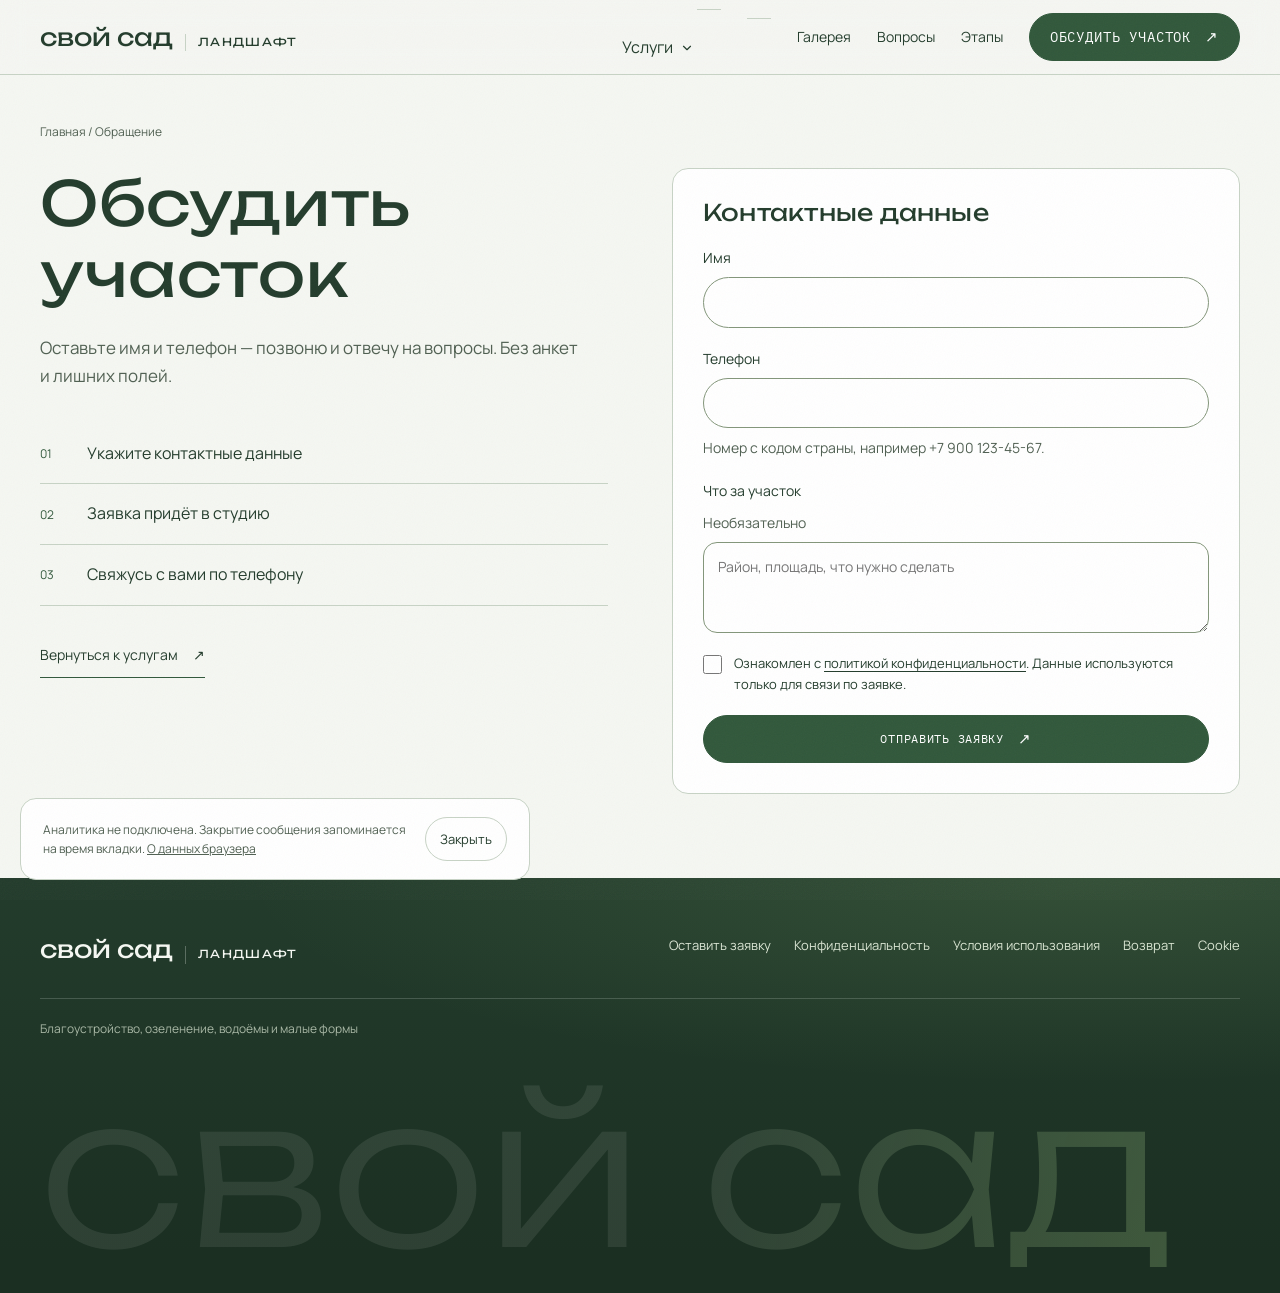
==== commit 24c906fe: "hero: restore garden photo, kill blocking ::before layer (text now selectable), stronger contrast ve" ====
--- a/contacts.html
+++ b/contacts.html
@@ -1,7 +1,7 @@
 <!DOCTYPE html>
 <html lang="ru">
 <head><meta charset="UTF-8"><meta name="viewport" content="width=device-width, initial-scale=1.0"><meta name="theme-color" content="#f5f7f2"><meta name="description" content="Заявка на ландшафтные работы «Свой сад»: имя и телефон, связь по указанному номеру.">
-<title>Обсудить участок · Свой сад</title><link rel="icon" type="image/svg+xml" href="favicon.svg"><link rel="stylesheet" href="styles.css?v=20261011-final"><script src="script.js?v=20261011-final" defer></script></head>
+<title>Обсудить участок · Свой сад</title><link rel="icon" type="image/svg+xml" href="favicon.svg"><link rel="stylesheet" href="styles.css?v=20261011-hero"><script src="script.js?v=20261011-hero" defer></script></head>
 <body>
 <a class="skip" href="#content">К содержанию</a>
 <header class="header">
--- a/styles.css
+++ b/styles.css
@@ -100,17 +100,18 @@
 @keyframes heroRise { from { opacity: 0; transform: translateY(18px); } }
 
 .hero-v2 { padding: 0; height: 160svh; overflow: visible; }
+.hero-v2::before { content: none; }
 .hero-stick { position: sticky; top: 0; height: 100svh; overflow: hidden; }
 .hero-stick .hero-photo { animation: kenburns2 34s ease-in-out infinite alternate; filter: brightness(1.08) saturate(1.05); }
 @keyframes kenburns2 { from { transform: scale(1) translate(0, 0); } to { transform: scale(1.08) translate(-1.5%, -1%); } }
-.hero-veil { position: absolute; inset: 0; z-index: 1; background: linear-gradient(180deg, rgba(20,38,26,.22), rgba(20,38,26,0) 34%, rgba(10,22,14,.38) 68%, rgba(8,20,12,.68)); }
-.hero-side { position: absolute; z-index: 2; width: clamp(130px, 15vw, 220px); aspect-ratio: .78; border-radius: 14px; overflow: hidden; border: 1px solid rgba(245,247,242,.4); box-shadow: 0 30px 70px rgba(8,20,12,.4); opacity: .96; }
+.hero-veil { position: absolute; inset: 0; z-index: 1; pointer-events: none; background: linear-gradient(180deg, rgba(20,38,26,.24), rgba(20,38,26,0) 30%, rgba(10,22,14,.45) 62%, rgba(8,20,12,.78)); }
+.hero-side { position: absolute; z-index: 2; pointer-events: none; width: clamp(130px, 15vw, 220px); aspect-ratio: .78; border-radius: 14px; overflow: hidden; border: 1px solid rgba(245,247,242,.4); box-shadow: 0 30px 70px rgba(8,20,12,.4); opacity: .96; }
 .hero-side img { width: 100%; height: 100%; object-fit: cover; }
 .hero-side-a { right: 5%; top: 21%; transform: rotate(3deg); animation: floatA 9s ease-in-out infinite alternate; }
 .hero-side-b { right: 14%; top: 52%; transform: rotate(-2.5deg); animation: floatB 11s ease-in-out infinite alternate; }
 @keyframes floatA { from { translate: 0 -8px; } to { translate: 0 10px; } }
 @keyframes floatB { from { translate: 0 10px; } to { translate: 0 -8px; } }
-.hero-v2 .hero-copy { position: absolute; inset: auto 0 0; z-index: 3; padding-bottom: clamp(40px, 7vh, 84px); will-change: transform, opacity; }
+.hero-v2 .hero-copy { position: absolute; inset: auto 0 0; z-index: 4; padding-bottom: clamp(40px, 7vh, 84px); will-change: transform, opacity; }
 .hero-giant { font-family: var(--font-display); font-weight: 400; font-size: clamp(58px, 12.5vw, 210px); line-height: .92; letter-spacing: .01em; color: #fff; margin: 18px 0 20px; text-shadow: 0 6px 44px rgba(5,14,8,.55); }
 .hero-v2 h1 { font-size: clamp(23px, 2.8vw, 36px); font-family: var(--font-mono); font-weight: 600; letter-spacing: .02em; color: #fff; text-transform: none; max-width: 640px; text-shadow: 0 2px 12px rgba(5,14,8,.65); }
 .hero-v2 .lead { margin-top: 12px; color: #fff; text-shadow: 0 2px 10px rgba(5,14,8,.6); }
@@ -127,7 +128,7 @@
 
 .statement { position: relative; display: grid; align-items: end; min-height: min(88svh, 780px); overflow: hidden; }
 .statement > img { position: absolute; inset: -8% 0; width: 100%; height: 116%; object-fit: cover; filter: brightness(1.07) saturate(1.05); will-change: transform; }
-.statement-veil { position: absolute; inset: 0; background: linear-gradient(180deg, rgba(35,60,44,.06), rgba(35,60,44,.5) 82%); }
+.statement-veil { position: absolute; inset: 0; pointer-events: none; background: linear-gradient(180deg, rgba(35,60,44,.06), rgba(35,60,44,.5) 82%); }
 .statement-copy { position: relative; z-index: 1; padding: 120px 0 clamp(40px, 7vh, 76px); color: #f0f4ec; }
 .statement-copy h2 { font-size: clamp(34px, 5vw, 64px); color: #fff; }
 .statement-copy p { margin-top: 16px; max-width: 52ch; font-size: 17px; color: rgba(240,244,236,.88); }
@@ -366,7 +367,7 @@
   .hero-v2 { height: 135svh; }
   .hero-v2 .hero-copy { padding-bottom: 34px; }
   .hero-side { display: none; }
-  .hero-giant { font-size: clamp(64px, 19vw, 110px); }
+  .hero-giant { font-size: clamp(40px, 14.5vw, 92px); }
   .hero-v2 h1 { font-size: 19px; }
   .hero-copy { padding-bottom: 8px; }
   .specs { grid-template-columns: repeat(2, minmax(0, 1fr)); }
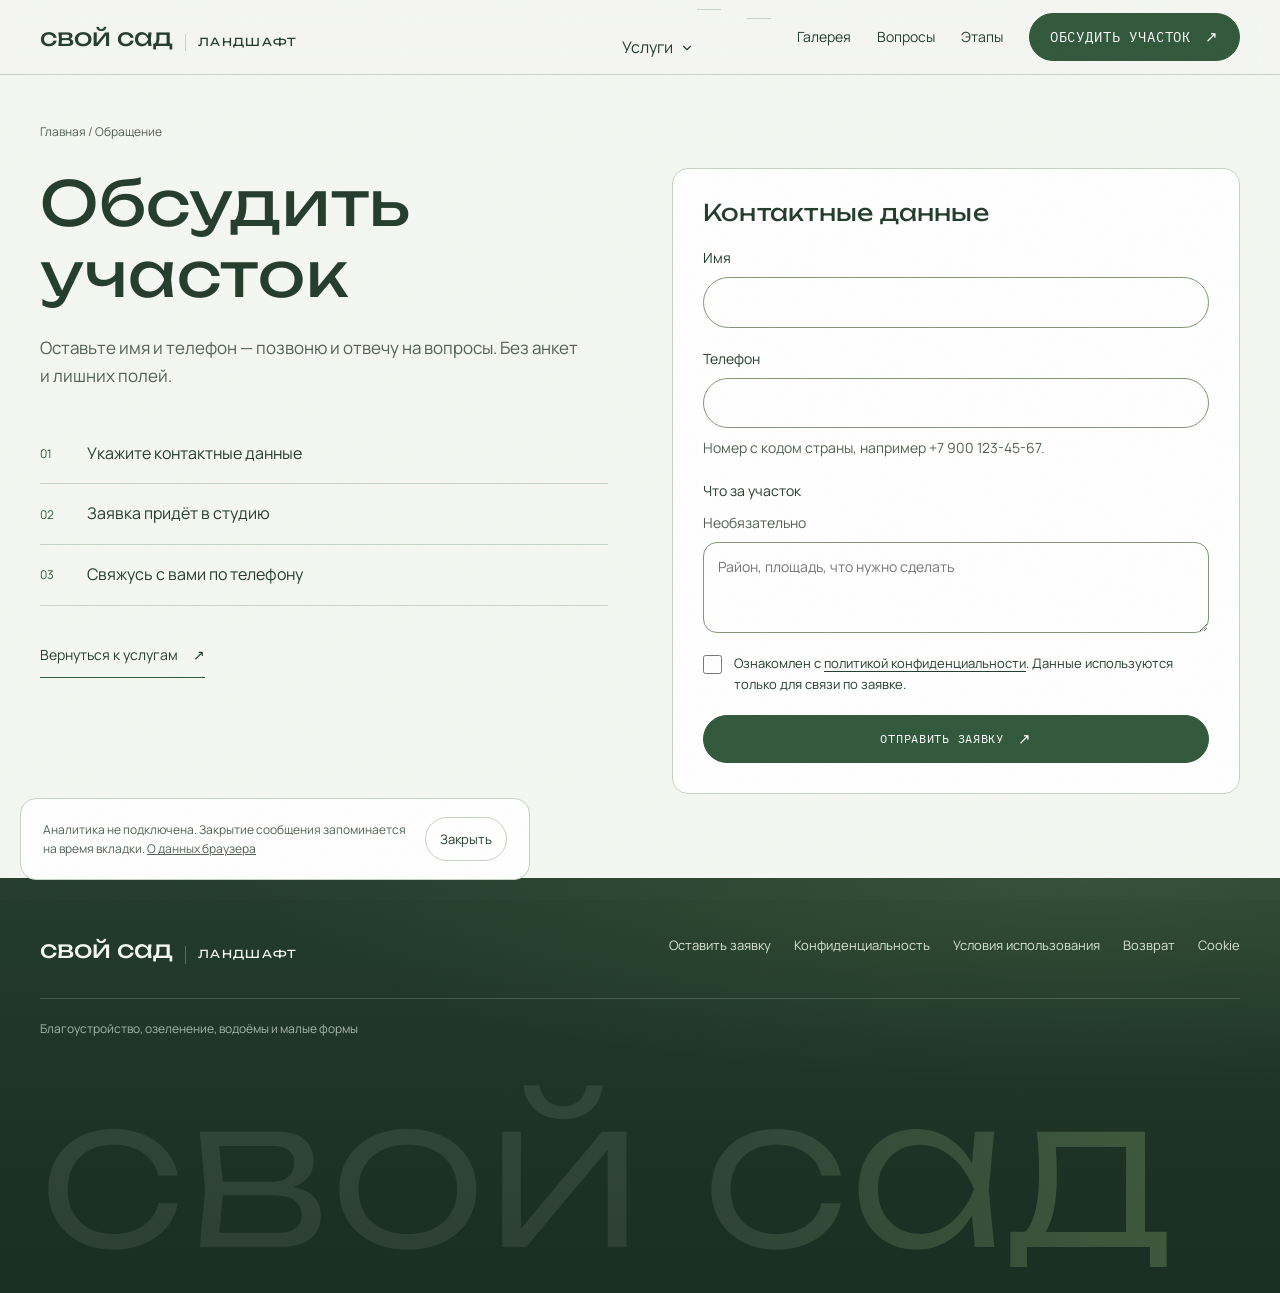
==== commit 5ac64467: "remove scroll progress bar" ====
--- a/contacts.html
+++ b/contacts.html
@@ -1,7 +1,7 @@
 <!DOCTYPE html>
 <html lang="ru">
 <head><meta charset="UTF-8"><meta name="viewport" content="width=device-width, initial-scale=1.0"><meta name="theme-color" content="#f5f7f2"><meta name="description" content="Заявка на ландшафтные работы «Свой сад»: имя и телефон, связь по указанному номеру.">
-<title>Обсудить участок · Свой сад</title><link rel="icon" type="image/svg+xml" href="favicon.svg"><link rel="stylesheet" href="styles.css?v=20261011-hero"><script src="script.js?v=20261011-hero" defer></script></head>
+<title>Обсудить участок · Свой сад</title><link rel="icon" type="image/svg+xml" href="favicon.svg"><link rel="stylesheet" href="styles.css?v=20261011-clean"><script src="script.js?v=20261011-clean" defer></script></head>
 <body>
 <a class="skip" href="#content">К содержанию</a>
 <header class="header">
--- a/styles.css
+++ b/styles.css
@@ -336,13 +336,11 @@
 details::details-content { block-size: 0; overflow: clip; transition: block-size .35s var(--ease-out), content-visibility .35s; transition-behavior: allow-discrete; }
 details[open]::details-content { block-size: auto; }
 
-.scroll-progress { position: fixed; inset: 0 0 auto; z-index: 40; height: 2px; background: linear-gradient(90deg, var(--accent), #6f9a5b); transform: scaleX(0); transform-origin: 0 50%; pointer-events: none; }
 @supports (animation-timeline: scroll()) {
   @media (prefers-reduced-motion: no-preference) {
-    .scroll-progress { animation: progressGrow linear both; animation-timeline: scroll(root); }
-  }
-}
-@keyframes progressGrow { from { transform: scaleX(0); } to { transform: scaleX(1); } }
+      }
+}
+
 @media (min-width: 1500px) { .hero { padding-top: 200px; } }
 @media (max-width: 960px) {
   .nav { gap: 18px; }
@@ -407,8 +405,7 @@
   .btn, .burger span, .text-link::after, .tile-title::after, .chip, .cookie { transition: none; }
   .home .hero-copy > * { animation: none; }
   .viewer[open] { animation: none; }
-  .hero-photo, .feature-banner, .page, .scroll-progress { animation: none !important; }
-  .ph img { transition: none; }
+  .hero-photo, .feature-banner, .page,   .ph img { transition: none; }
   details::details-content { transition: none; }
   .hero-side-a, .hero-side-b { animation: none; }
   .footer-giant { animation: none; }
